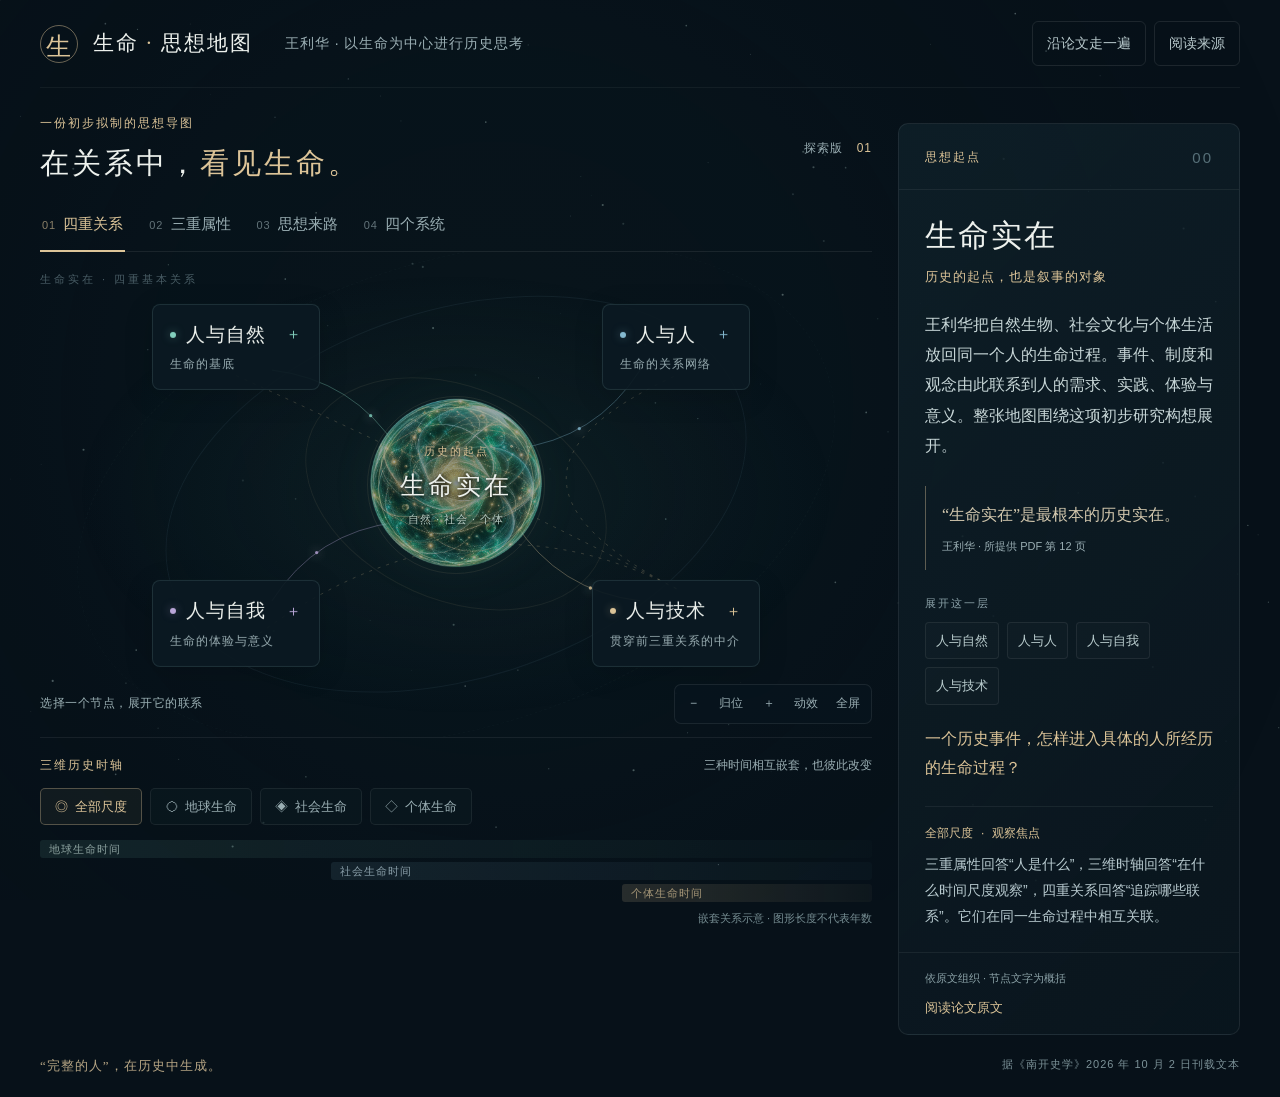
==== map.html @ ac090415 "Publish the Life Between interactive exhibition" ====
<!doctype html>
<html lang="zh-CN">
<head>
  <meta charset="utf-8">
  <meta name="viewport" content="width=device-width, initial-scale=1">
  <meta name="theme-color" content="#071119">
  <meta name="description" content="沿王利华《以生命为中心进行历史思考》探索生命实在、三维历史时轴与四重基本关系。">
  <title>生命 · 一张可探索的思想地图</title>
  <link rel="icon" type="image/svg+xml" href="data:image/svg+xml,%3Csvg xmlns='http://www.w3.org/2000/svg' viewBox='0 0 40 40'%3E%3Crect width='40' height='40' rx='10' fill='%23071119'/%3E%3Ccircle cx='20' cy='20' r='12' fill='none' stroke='%23b9a16e'/%3E%3Cellipse cx='20' cy='20' rx='6' ry='15' fill='none' stroke='%2376cabd' transform='rotate(35 20 20)'/%3E%3Ccircle cx='20' cy='20' r='3' fill='%23ead8b0'/%3E%3C/svg%3E">
  <link rel="stylesheet" href="style.css">
  <script src="content.js" defer></script>
  <script src="app.js" defer></script>
</head>
<body>
  <canvas id="atmosphere" aria-hidden="true"></canvas>
  <div class="app">
    <header class="masthead">
      <a class="wordmark" href="#" aria-label="返回生命思想地图" id="home"><span class="wordmark-symbol">生</span><span>生命<span class="wordmark-dot"> · </span>思想地图</span></a>
      <div class="masthead-caption">王利华 · 以生命为中心进行历史思考</div>
      <div class="header-actions"><button id="tour-start" class="quiet-button">沿论文走一遍</button><button id="sources-open" class="quiet-button">阅读来源</button></div>
    </header>

    <main class="explorer">
      <section class="map-column" aria-label="互动思想地图">
        <div class="map-heading"><div><p class="eyebrow">一份初步拟制的思想导图</p><h1>在关系中，<span>看见生命。</span></h1></div><span class="edition">探索版 <span>01</span></span></div>
        <nav class="map-tabs" aria-label="选择思想地图层次">
          <button class="map-tab is-active" data-view="relations" aria-pressed="true"><span class="tab-number">01</span>四重关系</button>
          <button class="map-tab" data-view="attributes" aria-pressed="false"><span class="tab-number">02</span>三重属性</button>
          <button class="map-tab" data-view="sources" aria-pressed="false"><span class="tab-number">03</span>思想来路</button>
          <button class="map-tab" data-view="systems" aria-pressed="false"><span class="tab-number">04</span>四个系统</button>
        </nav>
        <div class="map-viewport" id="map-viewport">
          <div class="map-coordinate coord-top">生命实在 · 多层嵌套</div>
          <div id="map-world" class="map-world">
            <svg id="map-lines" class="map-lines" aria-hidden="true"></svg>
            <div class="orbit orbit-one" aria-hidden="true"></div><div class="orbit orbit-two" aria-hidden="true"></div><div class="orbit orbit-three" aria-hidden="true"></div>
            <button class="core-node" id="core-node" aria-label="生命实在：查看整张地图的起点"><span class="core-image"></span><span class="core-label"><span class="core-overline">历史的起点</span><strong>生命实在</strong><span class="core-subline">自然 · 社会 · 个体</span></span></button>
            <div id="map-nodes"></div>
          </div>
          <div class="map-bottom"><span id="map-hint">选择一个节点，展开它的联系</span><div class="map-tools"><button id="zoom-out" aria-label="缩小地图">−</button><button id="map-reset" aria-label="复位地图">归位</button><button id="zoom-in" aria-label="放大地图">＋</button><button id="motion-toggle" aria-label="暂停背景动效" aria-pressed="false">动效</button><button id="fullscreen" aria-label="全屏查看">全屏</button></div></div>
        </div>
        <section class="time-lens" aria-label="三维历史时轴">
          <div class="time-lens-heading"><span class="eyebrow">三维历史时轴</span><span id="lens-description">三种时间相互嵌套，也彼此改变</span></div>
          <div class="lens-controls"><button class="lens is-active" data-lens="all" aria-pressed="true"><span class="lens-icon">◎</span>全部尺度</button><button class="lens" data-lens="earth" aria-pressed="false"><span class="lens-icon">◯</span>地球生命</button><button class="lens" data-lens="society" aria-pressed="false"><span class="lens-icon">◈</span>社会生命</button><button class="lens" data-lens="individual" aria-pressed="false"><span class="lens-icon">◇</span>个体生命</button></div>
          <div class="time-ribbons" aria-hidden="true"><div class="ribbon earth"><span>地球生命时间</span></div><div class="ribbon society"><span>社会生命时间</span></div><div class="ribbon individual"><span>个体生命时间</span></div></div>
          <p class="scale-note">嵌套关系示意 · 图形长度不代表年数</p>
        </section>
      </section>

      <aside class="reading-panel" id="reading-panel" aria-label="所选概念的解释">
        <div class="panel-topline"><span id="panel-category">思想起点</span><span id="panel-index">00</span></div>
        <div class="panel-content" id="panel-content" aria-live="polite"></div>
        <div class="panel-foot"><span>依原文组织 · 节点文字为概括</span><button id="panel-source">查看对应原文</button></div>
      </aside>
    </main>
    <footer class="app-footer"><span>“完整的人”，在历史中生成。</span><span>据《南开史学》2026 年 10 月 2 日刊载文本</span></footer>
  </div>

  <section class="tour-bar" id="tour-bar" aria-label="论文导览" hidden><div><span class="eyebrow" id="tour-position">01 / 07</span><strong id="tour-title"></strong></div><div class="tour-actions"><button id="tour-prev">上一步</button><button id="tour-next">下一步</button><button id="tour-close" aria-label="结束导览">结束</button></div></section>
  <dialog id="sources-dialog"><div class="dialog-header"><div><p class="eyebrow">文字与思想的来处</p><h2>阅读来源</h2></div><button id="sources-close" aria-label="关闭阅读来源">×</button></div><div class="dialog-body"><article><span class="source-kind">主文本 · 已读全文</span><h3>以生命为中心进行历史思考<br>——一份初步拟制的思想导图</h3><p>王利华，《南开史学》微信公众号，2026 年 10 月 2 日。使用你提供的 20 页 PDF；正文位于 PDF 第 1—19 页，第 20 页为公众号导航。</p><a href="https://mp.weixin.qq.com/s/yv6NnyY45SzXqt00T36eOw" target="_blank" rel="noopener">原始微信页面</a></article><article><span class="source-kind">相关论述 · 作者对话</span><h3>环境史的生生之道与人类未来</h3><p>王利华与唐纳德·沃斯特对话，练志闲整理翻译，《中国社会科学报》2023 年 12 月 6 日第 3 版，南开大学网站转载。关联本图的“生命关怀”“生物属性与文化力量”。</p><a href="https://news.nankai.edu.cn/mtnk/system/2023/12/09/030059282.shtml" target="_blank" rel="noopener">阅读对话</a></article><article><span class="source-kind">相关论述 · 讲座报道</span><h3>环境史学的一二三四五<br>——一个初步拟定的学理架构</h3><p>2025 年 3 月 29 日讲座，陕西师范大学西北历史环境与经济社会发展研究院于 4 月 1 日发布报道。“四个系统”一层依此报道与主文本组织；报道不替代讲座全文。</p><a href="https://heshan.snnu.edu.cn/info/1041/8388.htm" target="_blank" rel="noopener">阅读讲座报道</a></article><article class="source-method"><h3>怎样阅读这张地图</h3><p>连线表示原文中的概念联系与本次整理的阅读路径，不表示已经测定的因果强度。三种属性、三种时间尺度、四重关系、四个系统各自回答不同问题。页面将作者提出的框架作为探索对象，保留其初步研究构想的性质。</p></article></div></dialog>
</body>
</html>
---- style.css ----
:root{color-scheme:dark;--bg:#071119;--surface:#0c1a22;--ink:#edf1ed;--muted:#9aaeb3;--gold:#dcc498;--teal:#83cfbd;--blue:#85b9d0;--purple:#b9a6d8;--line:#24434b;--font:"Microsoft YaHei","PingFang SC",sans-serif;--serif:"Noto Serif SC","Source Han Serif SC","Songti SC","SimSun",serif}
*{box-sizing:border-box}body{margin:0;background:var(--bg);color:var(--ink);font:16px/1.65 var(--font);overflow-x:hidden}button,a{-webkit-tap-highlight-color:transparent}button{font:inherit;color:inherit;cursor:pointer}button:focus-visible,a:focus-visible{outline:2px solid var(--gold);outline-offset:5px}button{border:0}a{color:inherit}button[hidden],[hidden]{display:none!important}#atmosphere{position:fixed;inset:0;width:100%;height:100%;pointer-events:none;opacity:.72}.app{position:relative;max-width:1920px;margin:auto}.masthead{height:88px;border-bottom:1px solid #ffffff0d;margin:0 40px;display:flex;align-items:center;gap:32px}.wordmark{display:flex;align-items:center;gap:15px;font-family:var(--serif);font-size:21px;letter-spacing:2px;text-decoration:none;white-space:nowrap}.wordmark-symbol{display:grid;place-items:center;border:1px solid #dcc49877;width:38px;height:38px;font-size:25px;color:var(--gold);border-radius:50%}.wordmark-dot{color:var(--gold)}.masthead-caption{font-size:14px;color:var(--muted);letter-spacing:1px;flex:1}.header-actions{display:flex;gap:8px}.quiet-button{background:transparent;padding:10px 14px;font-size:14px;color:#b7c8cb;border:1px solid #ffffff18;border-radius:6px;transition:.2s}.quiet-button:hover{border-color:#dcc49880;color:var(--gold);background:#dcc4980a}.explorer{display:grid;grid-template-columns:minmax(0,1fr) 342px;gap:26px;padding:26px 40px 0}.map-column{min-width:0}.map-heading{display:flex;align-items:center;justify-content:space-between;gap:18px;margin-bottom:18px}.eyebrow{font-size:12px;letter-spacing:2px;color:var(--gold);margin:0 0 9px}.map-heading h1{font-family:var(--serif);font-weight:400;font-size:clamp(26px,2.3vw,38px);line-height:1.4;letter-spacing:3px;margin:0}.map-heading h1 span{color:var(--gold)}.edition{font-size:12px;letter-spacing:1px;color:var(--muted);white-space:nowrap}.edition span{color:var(--gold);margin-left:9px}.map-tabs{display:flex;border-bottom:1px solid #ffffff14;gap:22px}.map-tab{padding:10px 2px 14px;background:none;position:relative;font-size:15px;color:var(--muted);white-space:nowrap}.map-tab:after{content:"";position:absolute;height:2px;left:0;right:0;bottom:-1px;background:var(--gold);transform:scaleX(0);transition:transform .3s}.map-tab.is-active{color:var(--gold)}.map-tab.is-active:after{transform:scaleX(1)}.tab-number{font-size:11px;letter-spacing:1px;margin-right:7px;opacity:.62}.map-viewport{height:clamp(445px,54vh,660px);position:relative;overflow:hidden;border-bottom:1px solid #ffffff12;isolation:isolate;cursor:grab;touch-action:none}.map-viewport:active{cursor:grabbing}.map-viewport:before{content:"";position:absolute;inset:0;pointer-events:none;background:radial-gradient(ellipse at center,#193c3c44 0,transparent 64%)}.map-coordinate{position:absolute;top:18px;left:0;font-size:11px;color:#758e9699;letter-spacing:3px;pointer-events:none;z-index:3}.map-world{position:absolute;inset:0;transform:translate(var(--pan-x,0px),var(--pan-y,0px)) scale(var(--map-zoom,1));transform-origin:50% 50%;transition:transform .45s ease}.map-world.is-dragging{transition:none}.map-lines{position:absolute;inset:0;width:100%;height:100%;overflow:visible}.connection{fill:none;stroke-width:1;stroke:var(--node-color,#668580);opacity:.34;transition:d .65s,opacity .4s}.connection.selected{stroke-width:1.65;opacity:.9}.connection.secondary{opacity:.22;stroke-dasharray:3 6}.flow-dot{fill:var(--node-color,#9ad1bc);filter:drop-shadow(0 0 5px currentColor);opacity:.8}.orbit{position:absolute;top:50%;left:50%;border:1px solid #97d0ba10;border-radius:50%;pointer-events:none;transform:translate(-50%,-50%) rotate(-18deg);transition:width .6s,height .6s,opacity .6s}.orbit-one{width:38%;height:44%;border-color:#dcc49814;transform:translate(-50%,-50%) rotate(24deg)}.orbit-two{width:72%;height:76%;border-color:#85b9d013}.orbit-three{width:94%;height:96%;border-style:dashed;border-color:#a2c5b208}.core-node{position:absolute;top:50%;left:50%;width:156px;height:156px;transform:translate(-50%,-50%);background:radial-gradient(circle,#30534766 0,#17333077 40%,#071119ee 68%);border:1px solid #b9b48269;box-shadow:0 0 60px #7eccac10,inset 0 0 32px #86cab41b;border-radius:50%;padding:0;z-index:4;transition:all .65s;cursor:pointer}.core-node:before,.core-node:after{content:"";position:absolute;inset:8px;border:1px solid #9dceb01b;border-radius:50%;pointer-events:none}.core-node:after{inset:-12px;border-color:#dcc49818;animation:core-breathe 6s ease-in-out infinite}.core-node:hover{border-color:var(--gold);box-shadow:0 0 80px #7eccac24}.core-image{position:absolute;inset:-22px;background-size:contain;background-repeat:no-repeat;background-position:center;opacity:.62;mix-blend-mode:screen;pointer-events:none}.core-label{position:relative;display:flex;height:100%;flex-direction:column;justify-content:center;align-items:center;gap:4px;text-shadow:0 2px 18px #071119,0 1px 4px #000;z-index:1}.core-overline{font-size:11px;letter-spacing:2px;color:var(--gold)}.core-label strong{font-size:25px;font-family:var(--serif);font-weight:400;letter-spacing:3px}.core-subline{font-size:11px;letter-spacing:1px;color:#b7ccc4}.graph-node{position:absolute;left:var(--x);top:var(--y);transform:translate(-50%,-50%);border:1px solid #87b6b129;background:#0b1a22eb;color:var(--ink);padding:14px 17px;min-width:148px;border-radius:8px;z-index:5;text-align:left;box-shadow:0 7px 30px #0002;transition:left .6s,top .6s,opacity .35s,border .3s,box-shadow .3s,background .3s;cursor:pointer;animation:node-appear .6s both}.graph-node:hover{border-color:var(--node-color);background:#11252ded;box-shadow:0 0 35px color-mix(in srgb,var(--node-color) 12%,transparent)}.graph-node.is-selected{border-color:var(--node-color);background:linear-gradient(130deg,color-mix(in srgb,var(--node-color) 14%,#0b1a22),#0b1a22);box-shadow:0 0 38px color-mix(in srgb,var(--node-color) 10%,transparent)}.node-heading{display:flex;align-items:center;gap:10px;font-family:var(--serif);font-size:19px;letter-spacing:1px;white-space:nowrap}.node-mark{width:6px;height:6px;border-radius:50%;background:var(--node-color);box-shadow:0 0 10px color-mix(in srgb,var(--node-color) 45%,transparent)}.node-subtitle{font-size:12px;color:var(--muted);display:block;margin-top:5px;letter-spacing:1px}.node-expand{float:right;font:15px var(--font);color:var(--node-color);margin-left:10px}.graph-node.is-leaf{min-width:108px;max-width:168px;padding:10px 12px;border-color:#ffffff0c;background:#09171dde;border-radius:4px}.graph-node.is-leaf .node-heading{font:14px/1.55 var(--font);letter-spacing:0;white-space:normal}.graph-node.is-leaf .node-mark{width:4px;height:4px;flex-shrink:0}.graph-node.is-leaf .node-subtitle{display:none}.graph-node.is-dimmed{opacity:.4}.map-bottom{position:absolute;bottom:13px;left:0;right:0;display:flex;align-items:center;justify-content:space-between;gap:12px;z-index:8;pointer-events:none}.map-bottom>span{font-size:12px;color:#9aafb3;letter-spacing:.5px}.map-tools{display:flex;pointer-events:auto;gap:2px;background:#08151ed9;border:1px solid #ffffff14;border-radius:7px;padding:3px}.map-tools button{font-size:12px;min-width:31px;padding:6px 8px;border-radius:4px;background:none;color:var(--muted)}.map-tools button:hover,.map-tools button[aria-pressed=true]{background:#ffffff0b;color:var(--gold)}.time-lens{padding:18px 0 0}.time-lens-heading{display:flex;gap:14px;justify-content:space-between;align-items:center;margin-bottom:12px}.time-lens-heading .eyebrow{margin:0}.time-lens-heading>span:last-child{font-size:12px;color:var(--muted)}.lens-controls{display:flex;gap:8px}.lens{background:#0e202566;border:1px solid #ffffff12;border-radius:5px;color:var(--muted);padding:7px 14px;font-size:13px;white-space:nowrap;transition:.3s}.lens.is-active{background:#dcc4980e;color:var(--gold);border-color:#dcc49855}.lens-icon{margin-right:7px;color:inherit}.time-ribbons{height:67px;position:relative;margin-top:15px;opacity:.75}.ribbon{height:18px;position:absolute;left:0;border-radius:3px;background:linear-gradient(90deg,#83cfbd24,#83cfbd07);transition:opacity .4s,filter .4s}.ribbon span{font-size:11px;letter-spacing:1px;position:absolute;left:9px;top:0;line-height:18px;color:#b8d1ca}.ribbon.earth{top:0;width:100%}.ribbon.society{top:22px;left:35%;width:65%;background:linear-gradient(90deg,#85b9d025,#85b9d00b)}.ribbon.society span{color:#b5cdd8}.ribbon.individual{top:44px;left:70%;width:30%;background:linear-gradient(90deg,#dcc49835,#dcc4980e)}.ribbon.individual span{color:var(--gold)}.scale-note{margin:2px 0 0;text-align:right;color:#768d92;font-size:11px}.reading-panel{border:1px solid #ffffff14;background:linear-gradient(135deg,#10222bbd,#0a161ede);border-radius:10px;align-self:stretch;display:flex;flex-direction:column;min-width:0;margin-top:9px;overflow:hidden}.panel-topline{padding:22px 26px 18px;display:flex;justify-content:space-between;align-items:center;border-bottom:1px solid #ffffff10;font-size:12px;letter-spacing:2px;color:var(--gold)}#panel-index{font-size:15px;color:#577079}.panel-content{padding:24px 26px 22px;flex:1}.panel-content.is-changing{animation:panel-appear .35s}.panel-content h2{font:400 31px/1.4 var(--serif);letter-spacing:2px;margin:0 0 9px}.panel-subtitle{color:var(--node-color,var(--teal));font-size:13px;margin:0 0 22px;letter-spacing:1px}.panel-summary{font-size:16px;line-height:1.9;color:#c8d7d8;margin:0 0 24px}.panel-quote{margin:0 0 24px;padding:14px 0 14px 16px;border-left:1px solid #dcc49866;color:#d3c8ae;font:16px/1.85 var(--serif)}.panel-quote cite{display:block;font:11px/1.6 var(--font);color:var(--muted);margin-top:9px;font-style:normal}.panel-section-label{display:block;font-size:11px;color:#8da3aa;letter-spacing:2px;margin:22px 0 10px}.lens-reading{border-top:1px solid #ffffff10;padding-top:17px;margin-top:24px}.lens-reading-label{font-size:12px;color:var(--gold);display:flex;gap:8px;align-items:center;margin-bottom:8px}.lens-reading p{font-size:14px;color:#b9cbd0;line-height:1.85;margin:0}.child-links{display:flex;flex-wrap:wrap;gap:8px}.child-link{font-size:13px;padding:7px 10px;background:#ffffff04;border:1px solid #ffffff12;border-radius:4px;color:#bacdce;text-align:left}.child-link:hover{color:var(--gold);border-color:#dcc4984d}.view-question{font:16px/1.8 var(--serif);color:var(--gold);margin:20px 0 0}.cross-link{display:block;border:0;border-bottom:1px solid #ffffff12;background:none;padding:10px 0;text-align:left;font-size:13px;color:#a7c6c4;width:100%}.panel-foot{border-top:1px solid #ffffff10;padding:16px 26px;display:flex;flex-direction:column;gap:10px;font-size:11px;color:#8aa0a6}.panel-foot button{background:transparent;color:var(--gold);font-size:13px;text-align:left;padding:0}.app-footer{padding:20px 40px;display:flex;justify-content:space-between;font-size:11px;letter-spacing:1px;color:#7c9298}.app-footer>span:first-child{color:#b6a584;font-family:var(--serif);font-size:13px}.tour-bar{position:fixed;bottom:24px;left:50%;transform:translateX(-50%);z-index:20;width:min(690px,calc(100% - 32px));background:#142832ef;border:1px solid #dcc49855;backdrop-filter:blur(18px);border-radius:9px;box-shadow:0 15px 60px #0008;padding:16px 22px;display:flex;align-items:center;justify-content:space-between;gap:18px}.tour-bar .eyebrow{display:block;margin-bottom:3px;font-size:11px}.tour-bar strong{font:400 18px var(--serif)}.tour-actions{display:flex;gap:8px}.tour-actions button{font-size:13px;background:#ffffff07;border:1px solid #ffffff16;padding:7px 12px;white-space:nowrap;border-radius:4px}.tour-actions button:disabled{opacity:.35;cursor:default}#tour-next{color:var(--gold);border-color:#dcc49844}dialog{border:1px solid #39515a;color:var(--ink);background:#0d1b24;border-radius:12px;width:min(690px,calc(100% - 32px));padding:0;max-height:85vh;box-shadow:0 30px 120px #000c}dialog::backdrop{background:#030a10d9;backdrop-filter:blur(7px)}.dialog-header{display:flex;justify-content:space-between;align-items:center;padding:25px 30px 19px;border-bottom:1px solid #ffffff14}.dialog-header h2{font:400 29px var(--serif);margin:0}.dialog-header button{background:none;font-size:29px;padding:0 4px;color:var(--muted)}.dialog-body{padding:0 30px 26px}.dialog-body article{padding:22px 0;border-bottom:1px solid #ffffff10}.source-kind{font-size:11px;color:var(--gold);letter-spacing:1px}.dialog-body h3{font:400 19px/1.65 var(--serif);margin:8px 0 10px}.dialog-body p{font-size:14px;line-height:1.85;color:#b1c4ca;margin:0 0 12px}.dialog-body a{font-size:13px;display:inline-block;color:var(--teal);margin:0 18px 0 0;text-decoration:none;border-bottom:1px solid #83cfbd44}.source-method{border:0!important}.view-sources .core-label strong{font-size:22px}.view-systems .core-label strong{font-size:22px}.is-static *,body.prefers-reduced *{animation:none!important}.is-static #atmosphere{opacity:.45}.map-viewport:fullscreen{background:#071119;height:100vh;padding:20px}.map-viewport:fullscreen .map-coordinate{left:24px}.map-viewport:fullscreen .map-bottom{left:24px;right:24px;bottom:24px}
@keyframes core-breathe{0%,100%{transform:scale(1);opacity:.45}50%{transform:scale(1.06);opacity:.9}}@keyframes node-appear{from{opacity:0;filter:blur(4px)}to{opacity:1;filter:blur(0)}}@keyframes panel-appear{from{opacity:.2;transform:translateY(9px)}to{opacity:1;transform:translateY(0)}}
@media(min-width:1550px){.explorer{grid-template-columns:minmax(0,1fr) 380px;gap:42px}.masthead{height:98px}.map-heading{margin-bottom:24px}.map-viewport{height:clamp(520px,57vh,760px)}.reading-panel{margin-top:8px}.panel-content{padding:28px 30px}.panel-topline,.panel-foot{padding-left:30px;padding-right:30px}}
@media(max-width:1120px){.masthead{margin:0 24px;gap:20px}.masthead-caption{display:none}.header-actions{margin-left:auto}.explorer{padding:23px 24px 0;grid-template-columns:minmax(0,1fr) 300px;gap:18px}.map-tabs{gap:14px}.map-tab{font-size:13px}.map-viewport{height:485px}.map-heading h1{font-size:28px}.panel-content{padding:20px}.panel-topline,.panel-foot{padding-left:20px;padding-right:20px}.panel-content h2{font-size:28px}.panel-summary{font-size:15px}.core-node{width:134px;height:134px}.core-label strong{font-size:23px}.graph-node{min-width:130px;padding:11px 13px}.node-heading{font-size:17px}.map-bottom>span{max-width:170px}.time-lens-heading{flex-wrap:wrap;gap:4px}.lens-controls{gap:6px}.lens{padding:7px 8px;font-size:12px}.app-footer{padding-left:24px;padding-right:24px}}
@media(max-width:850px){.explorer{grid-template-columns:minmax(0,1fr);gap:22px}.reading-panel{min-height:0;margin-top:0}.panel-content{padding:22px 25px}.panel-summary{font-size:16px}.panel-topline,.panel-foot{padding-left:25px;padding-right:25px}.panel-foot{flex-direction:row;justify-content:space-between;align-items:center}.map-viewport{height:510px}.map-heading h1{font-size:32px}.map-tabs{gap:28px}.map-tab{font-size:15px}.map-bottom>span{max-width:none}.time-lens-heading{flex-wrap:nowrap}.lens{font-size:13px;padding:7px 14px}.app-footer>span:last-child{max-width:240px;text-align:right}.panel-content .child-links{gap:9px}.lens-reading{margin-top:18px}}
@media(max-width:520px){.masthead{height:73px;margin:0 17px;gap:8px}.wordmark{font-size:17px;gap:9px;letter-spacing:1px}.wordmark-symbol{width:29px;height:29px;font-size:21px}.header-actions{gap:2px}.quiet-button{font-size:12px;padding:7px 8px;border:0}#tour-start{display:none}.explorer{padding:22px 17px 0;gap:20px}.map-heading h1{font-size:28px;letter-spacing:2px}.eyebrow{font-size:11px;letter-spacing:1px}.edition{display:none}.map-heading{margin-bottom:15px}.map-tabs{justify-content:space-between;gap:4px}.map-tab{font-size:13px;padding-bottom:12px}.tab-number{font-size:10px;margin-right:4px}.map-viewport{height:470px}.map-coordinate{top:15px;font-size:10px;letter-spacing:2px}.core-node{width:118px;height:118px}.core-label strong{font-size:21px;letter-spacing:2px}.core-overline{font-size:10px}.core-subline{font-size:10px;letter-spacing:0}.graph-node{min-width:135px;max-width:144px;padding:10px 12px}.node-heading{font-size:16px;gap:7px;letter-spacing:0}.node-subtitle{font-size:11px;letter-spacing:0}.node-expand{margin-left:5px;font-size:13px}.graph-node.is-leaf{min-width:95px;max-width:110px;padding:9px}.graph-node.is-leaf .node-heading{font-size:13px}.map-bottom{bottom:12px;align-items:flex-start;flex-direction:column;gap:7px}.map-bottom>span{font-size:11px;max-width:100%}.map-tools{align-self:flex-end}.map-tools button{font-size:11px;padding:5px 7px;min-width:26px}.time-lens{padding-top:15px}.time-lens-heading{flex-direction:column;align-items:flex-start;gap:5px}.time-lens-heading>span:last-child{font-size:12px}.lens-controls{gap:5px}.lens{flex:1;padding:7px 5px;font-size:12px}.lens-icon{margin-right:4px}.time-ribbons{margin-top:12px}.ribbon span{font-size:10px;letter-spacing:0}.panel-topline{padding-top:18px;padding-bottom:15px}.panel-content{padding:20px}.panel-content h2{font-size:29px}.panel-foot{padding:15px 20px;gap:12px;font-size:10px}.panel-foot button{font-size:12px}.app-footer{padding:18px 17px;gap:16px;flex-direction:column}.app-footer>span:last-child{text-align:left;max-width:100%;font-size:10px}.tour-bar{padding:13px 15px;gap:10px;bottom:13px}.tour-bar strong{font-size:15px}.tour-actions{gap:5px}.tour-actions button{font-size:11px;padding:6px 8px}.dialog-header{padding:22px}.dialog-body{padding:0 22px 22px}.dialog-body h3{font-size:18px}.graph-node.mobile-muted{visibility:hidden;pointer-events:none}.core-node.mobile-compact{width:97px;height:97px}.core-node.mobile-compact .core-label strong{font-size:18px}.core-node.mobile-compact .core-overline{font-size:9px}.core-node.mobile-compact .core-subline{font-size:9px}.mobile-focused .map-hint{max-width:240px}}
@media(prefers-reduced-motion:reduce){*{scroll-behavior:auto!important;animation:none!important;transition:none!important}}

.core-image{background-image:url('assets/life-orb.png')}

.map-viewport.has-expansion .map-coordinate{opacity:0}
.node-expand{flex-shrink:0}
@media(max-width:520px){.graph-node:not(.is-leaf){min-width:144px;max-width:144px;padding:9px}.graph-node:not(.is-leaf) .node-heading{gap:5px}.graph-node:not(.is-leaf) .node-mark{width:4px;height:4px;flex-shrink:0}.graph-node:not(.is-leaf) .node-heading>span:nth-child(2){min-width:0;white-space:normal;line-height:1.45}.graph-node:not(.is-leaf) .node-expand{margin-left:0;font-size:12px}.core-overline{max-width:112px;line-height:1.5}}

.graph-node.mobile-muted{visibility:hidden;pointer-events:none}
@media(min-width:366px) and (max-width:520px){#tour-start{display:inline-block}.quiet-button{padding:7px 5px;font-size:11px}.wordmark{font-size:16px}}

@media(max-width:520px){.graph-node.is-leaf{min-width:110px;max-width:110px}.graph-node.is-leaf .node-heading{gap:6px}}
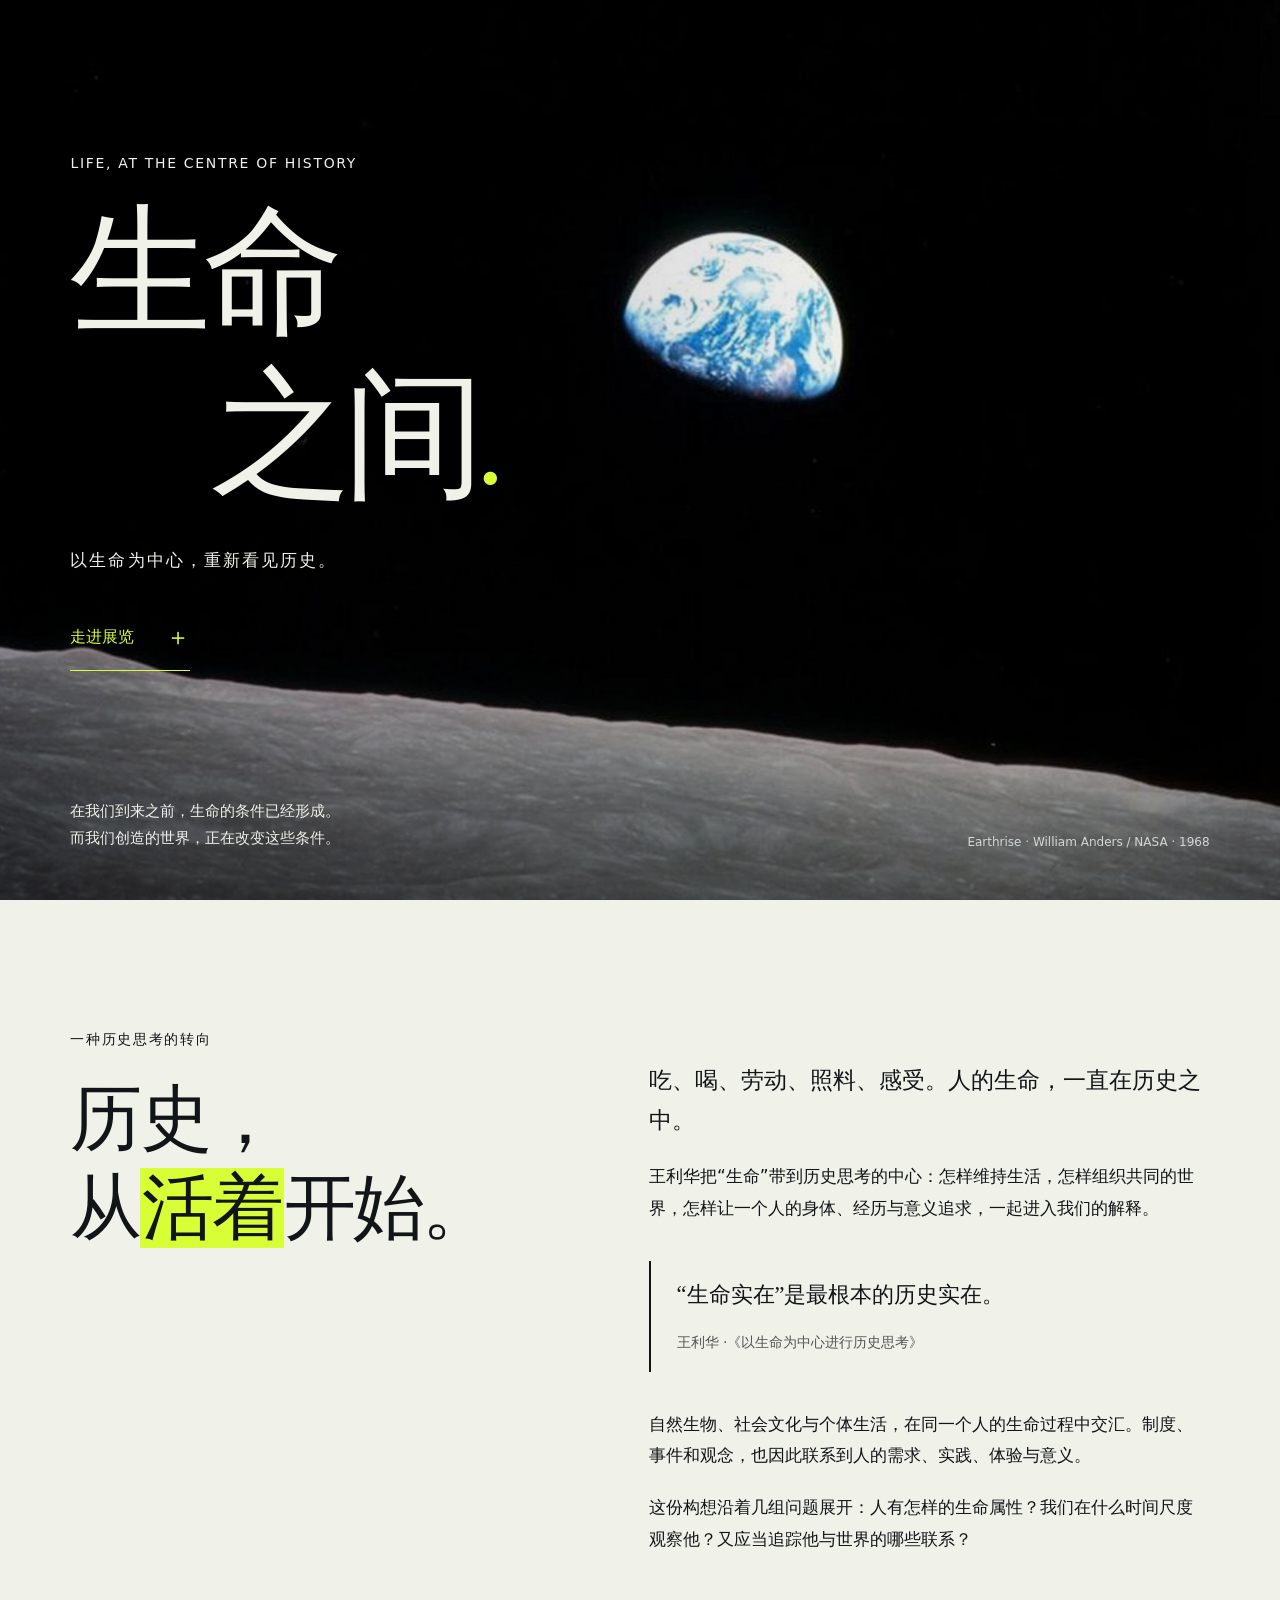
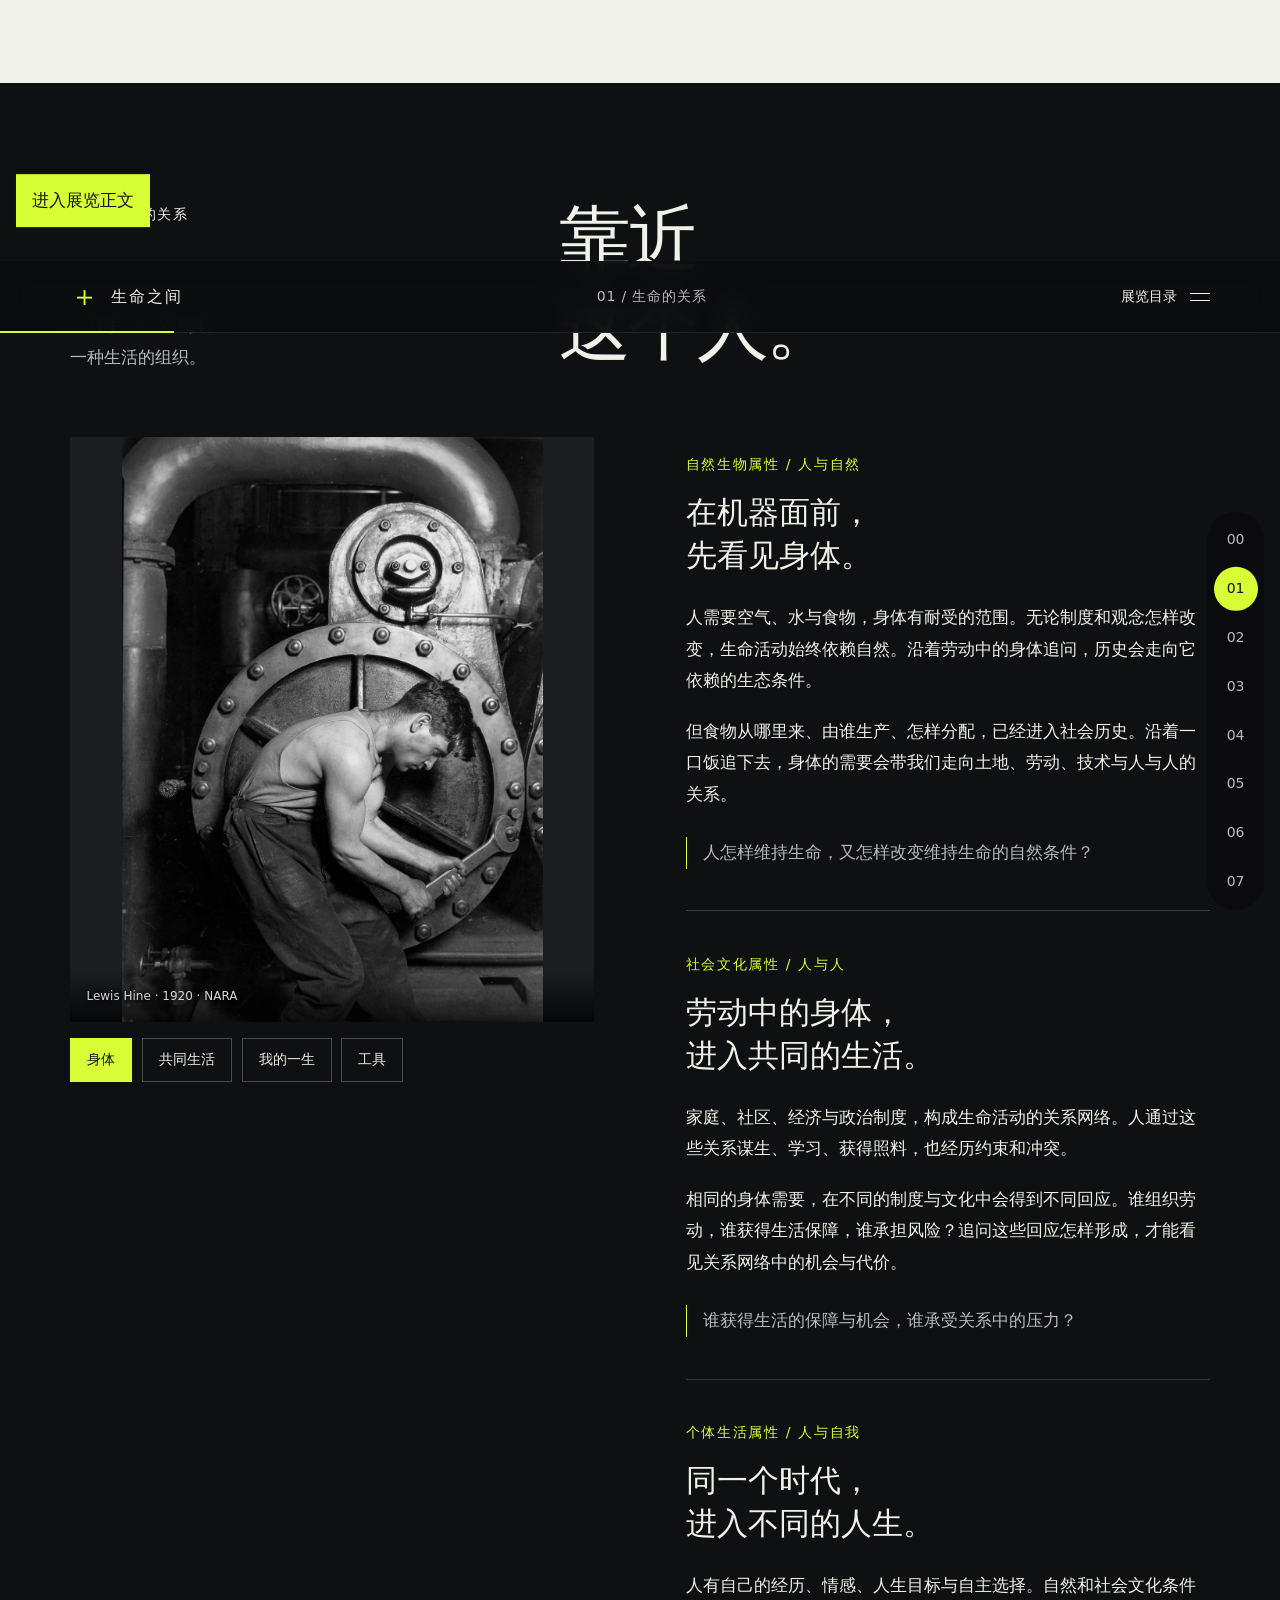
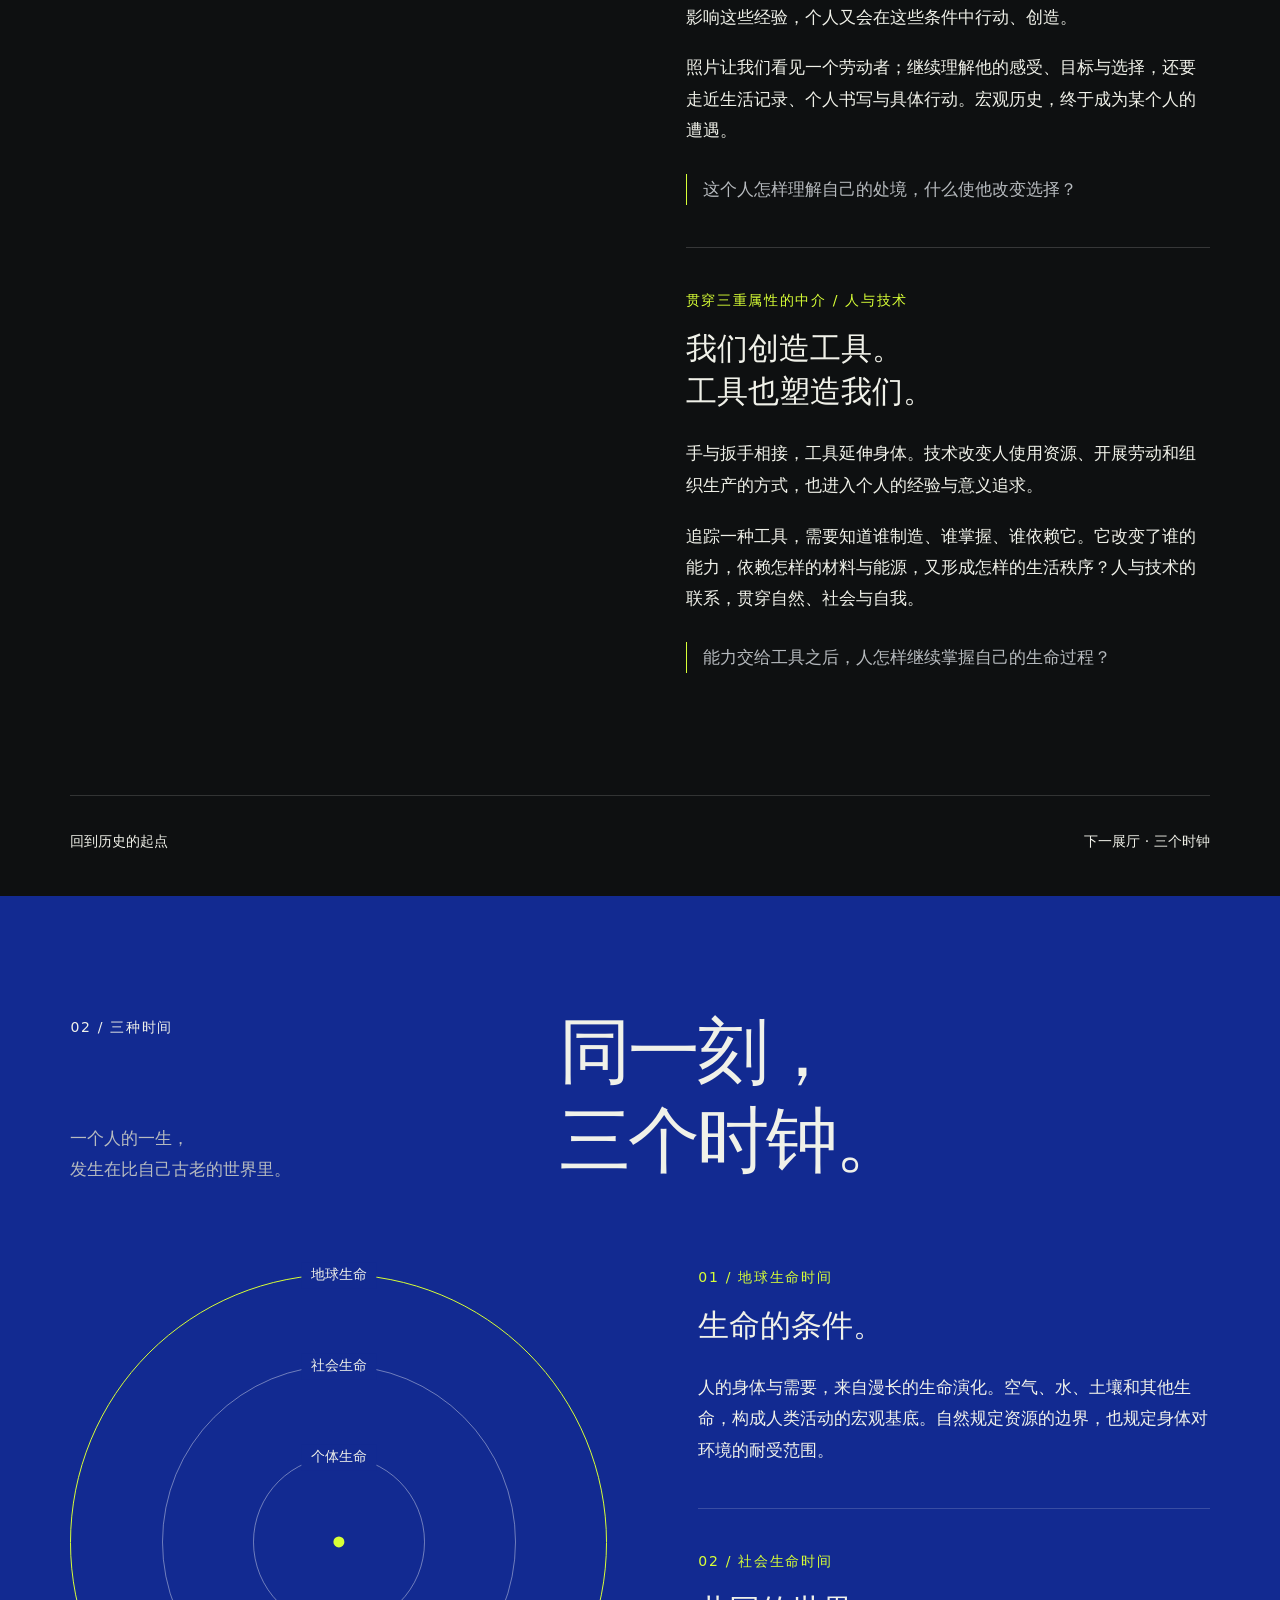
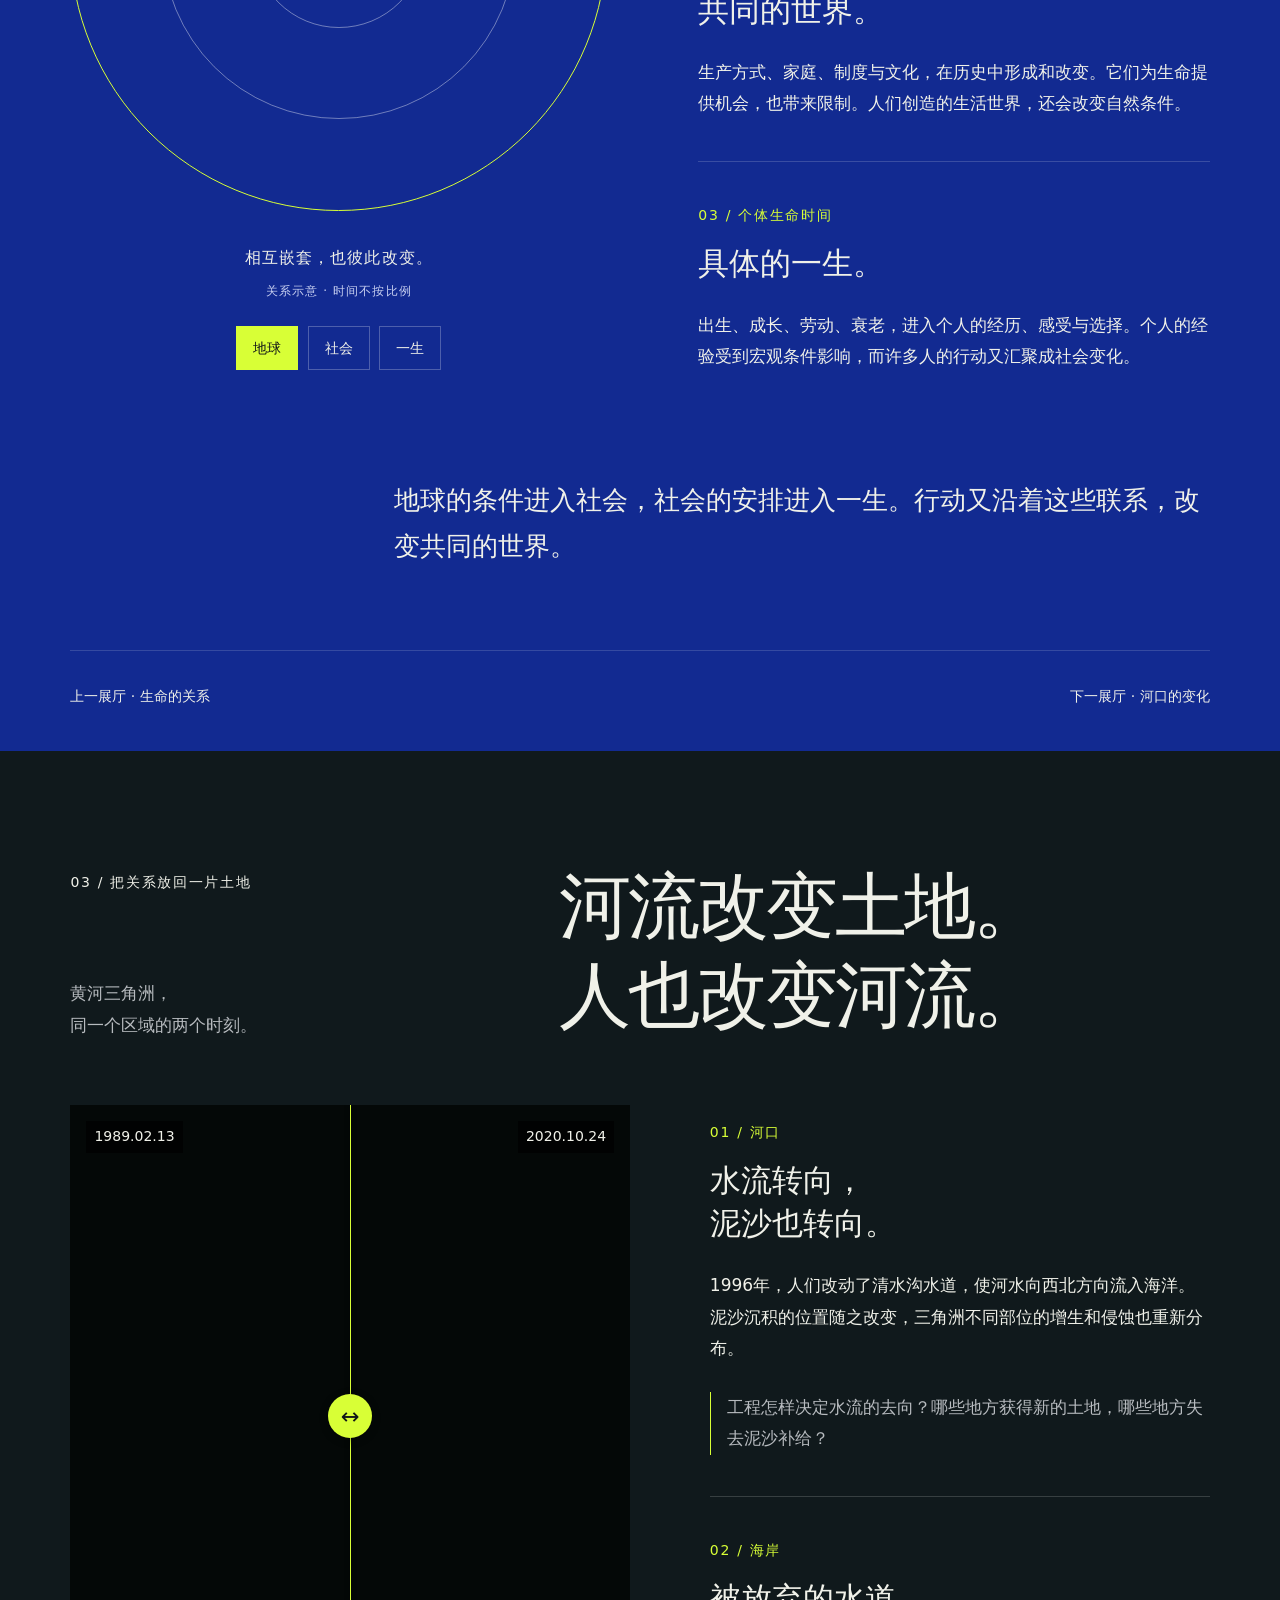
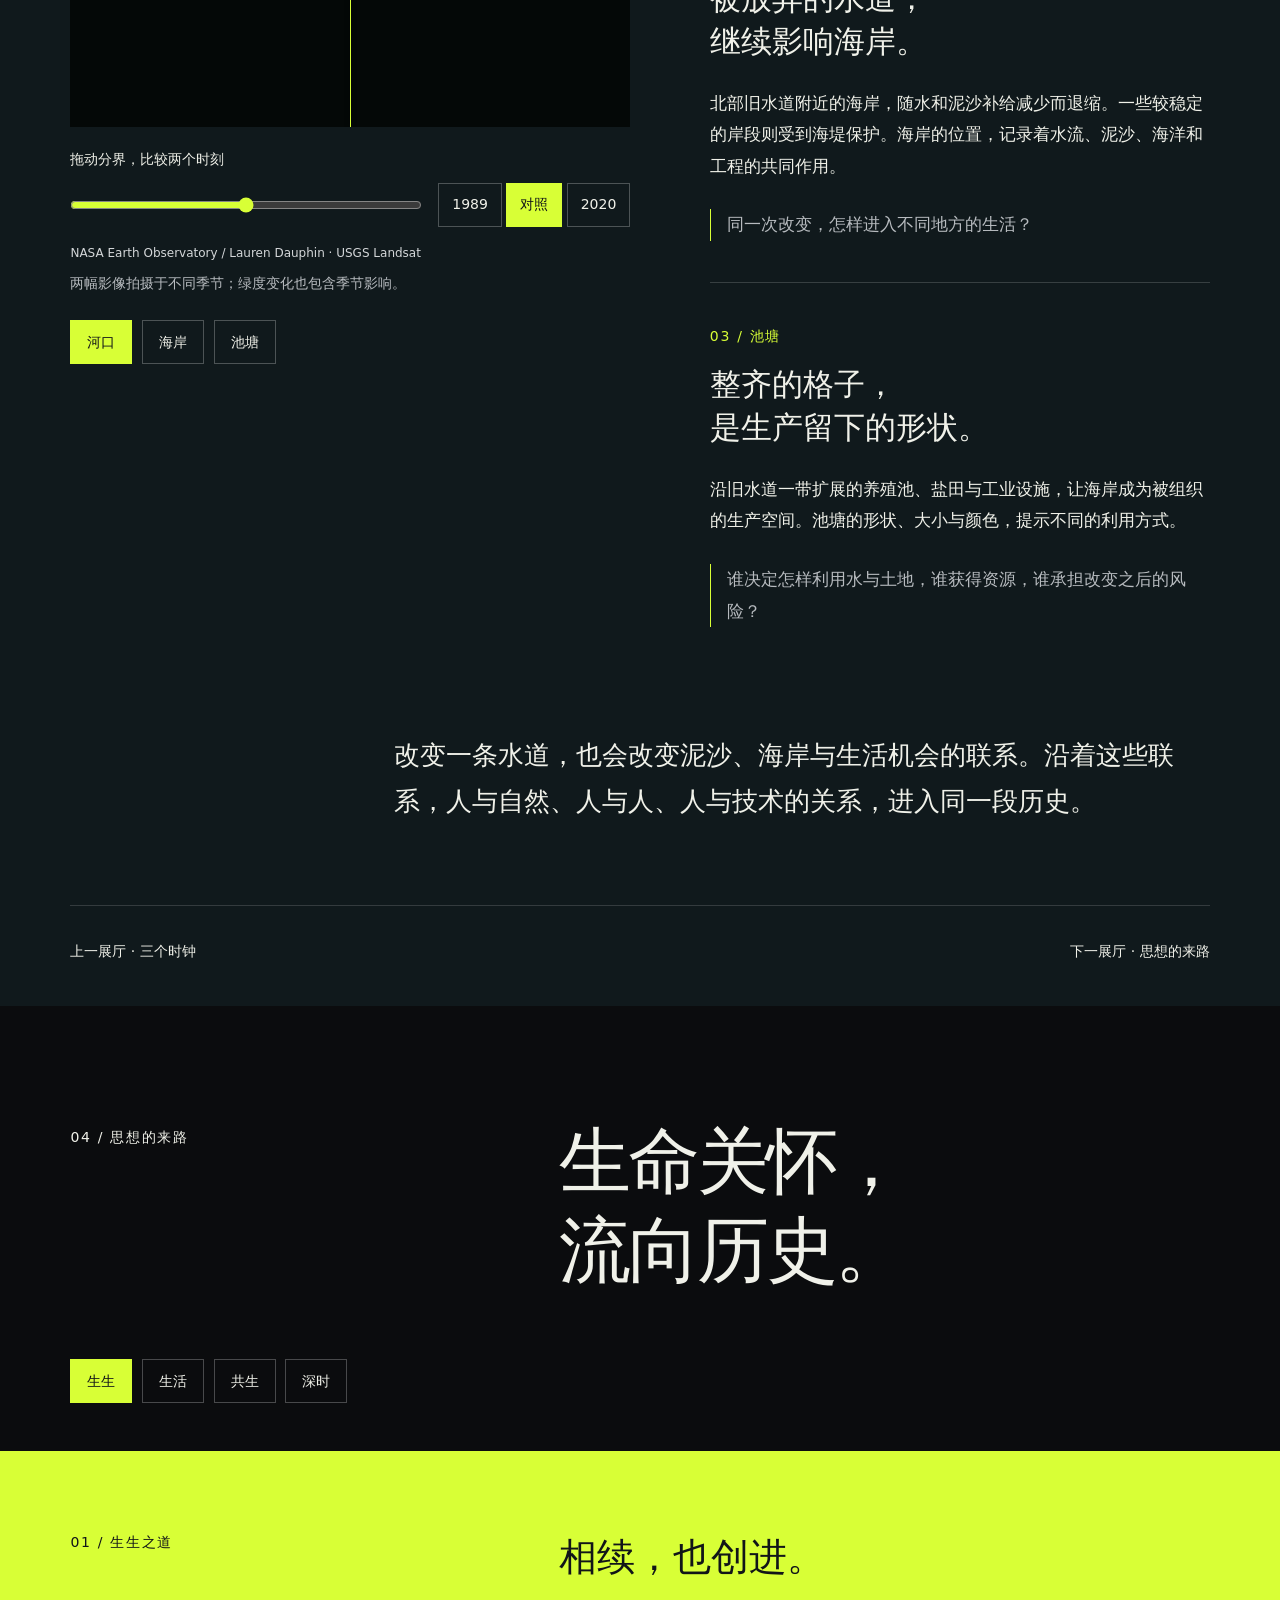
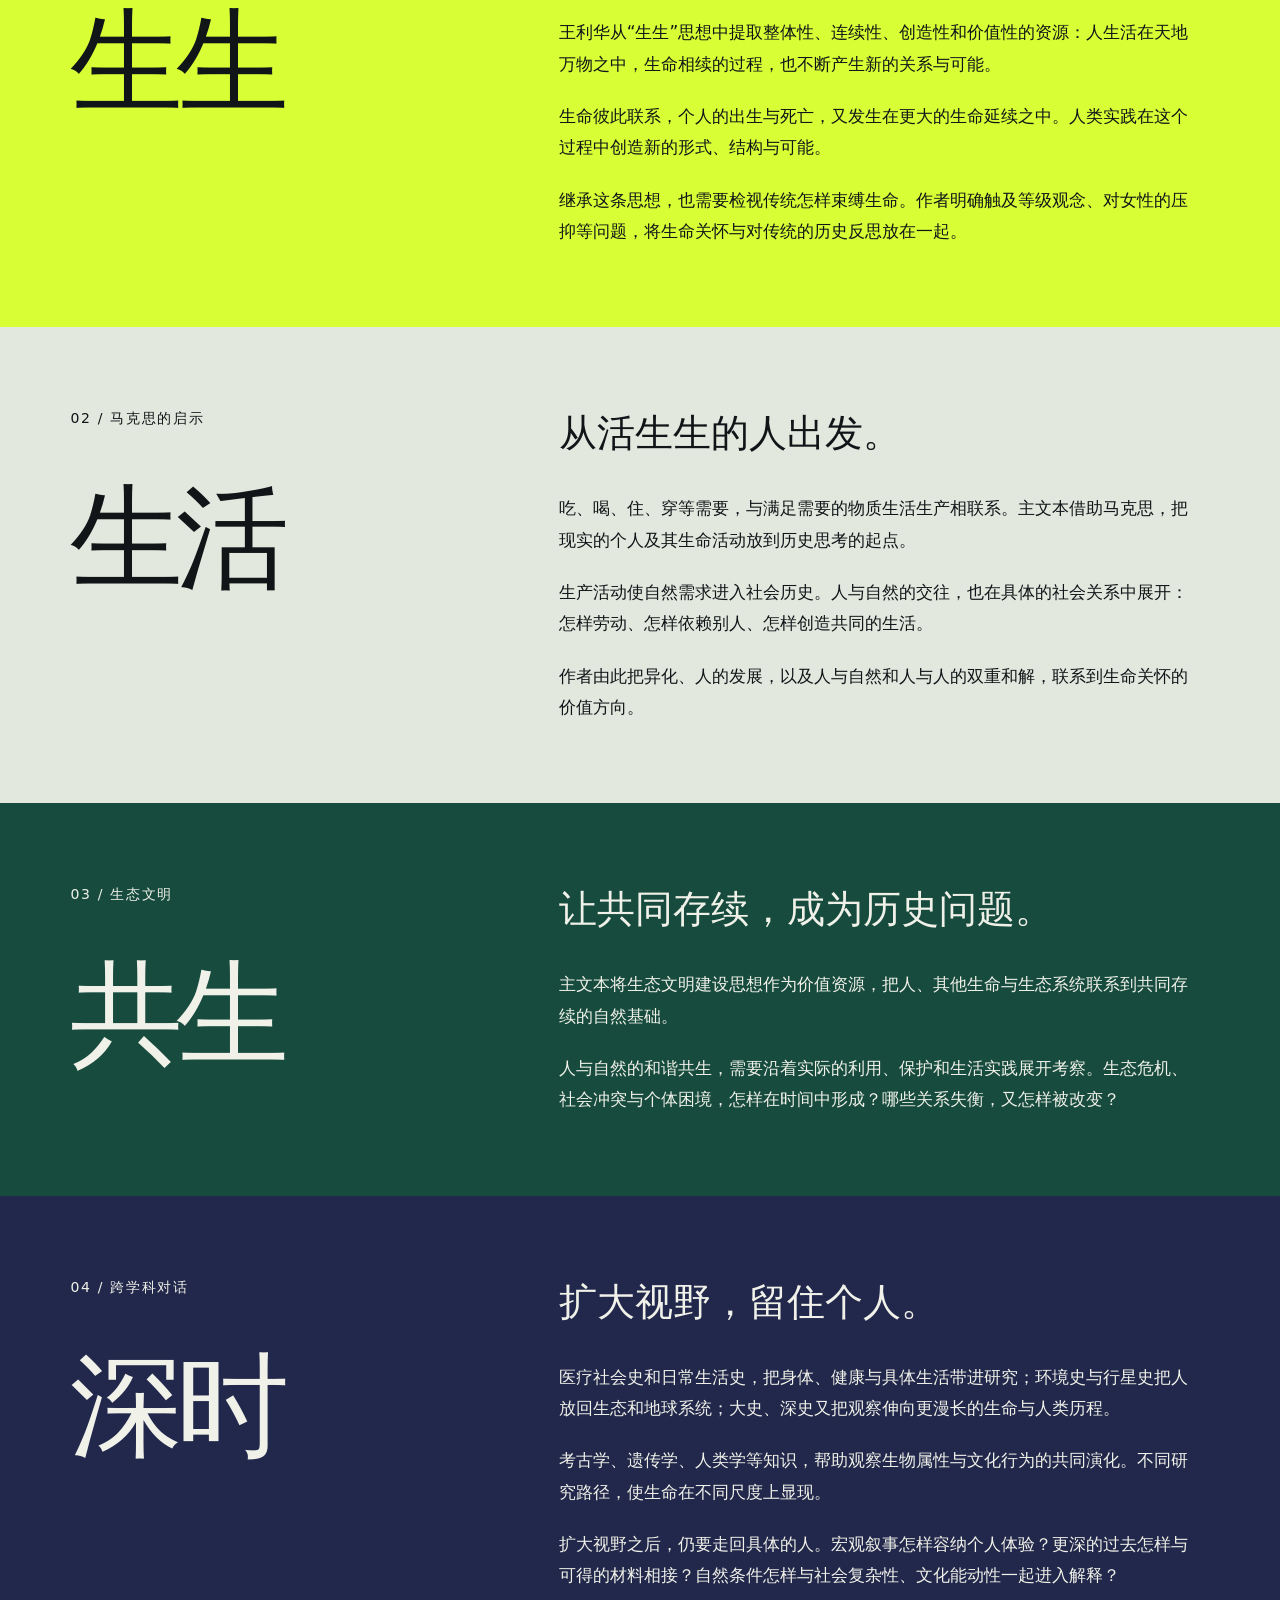
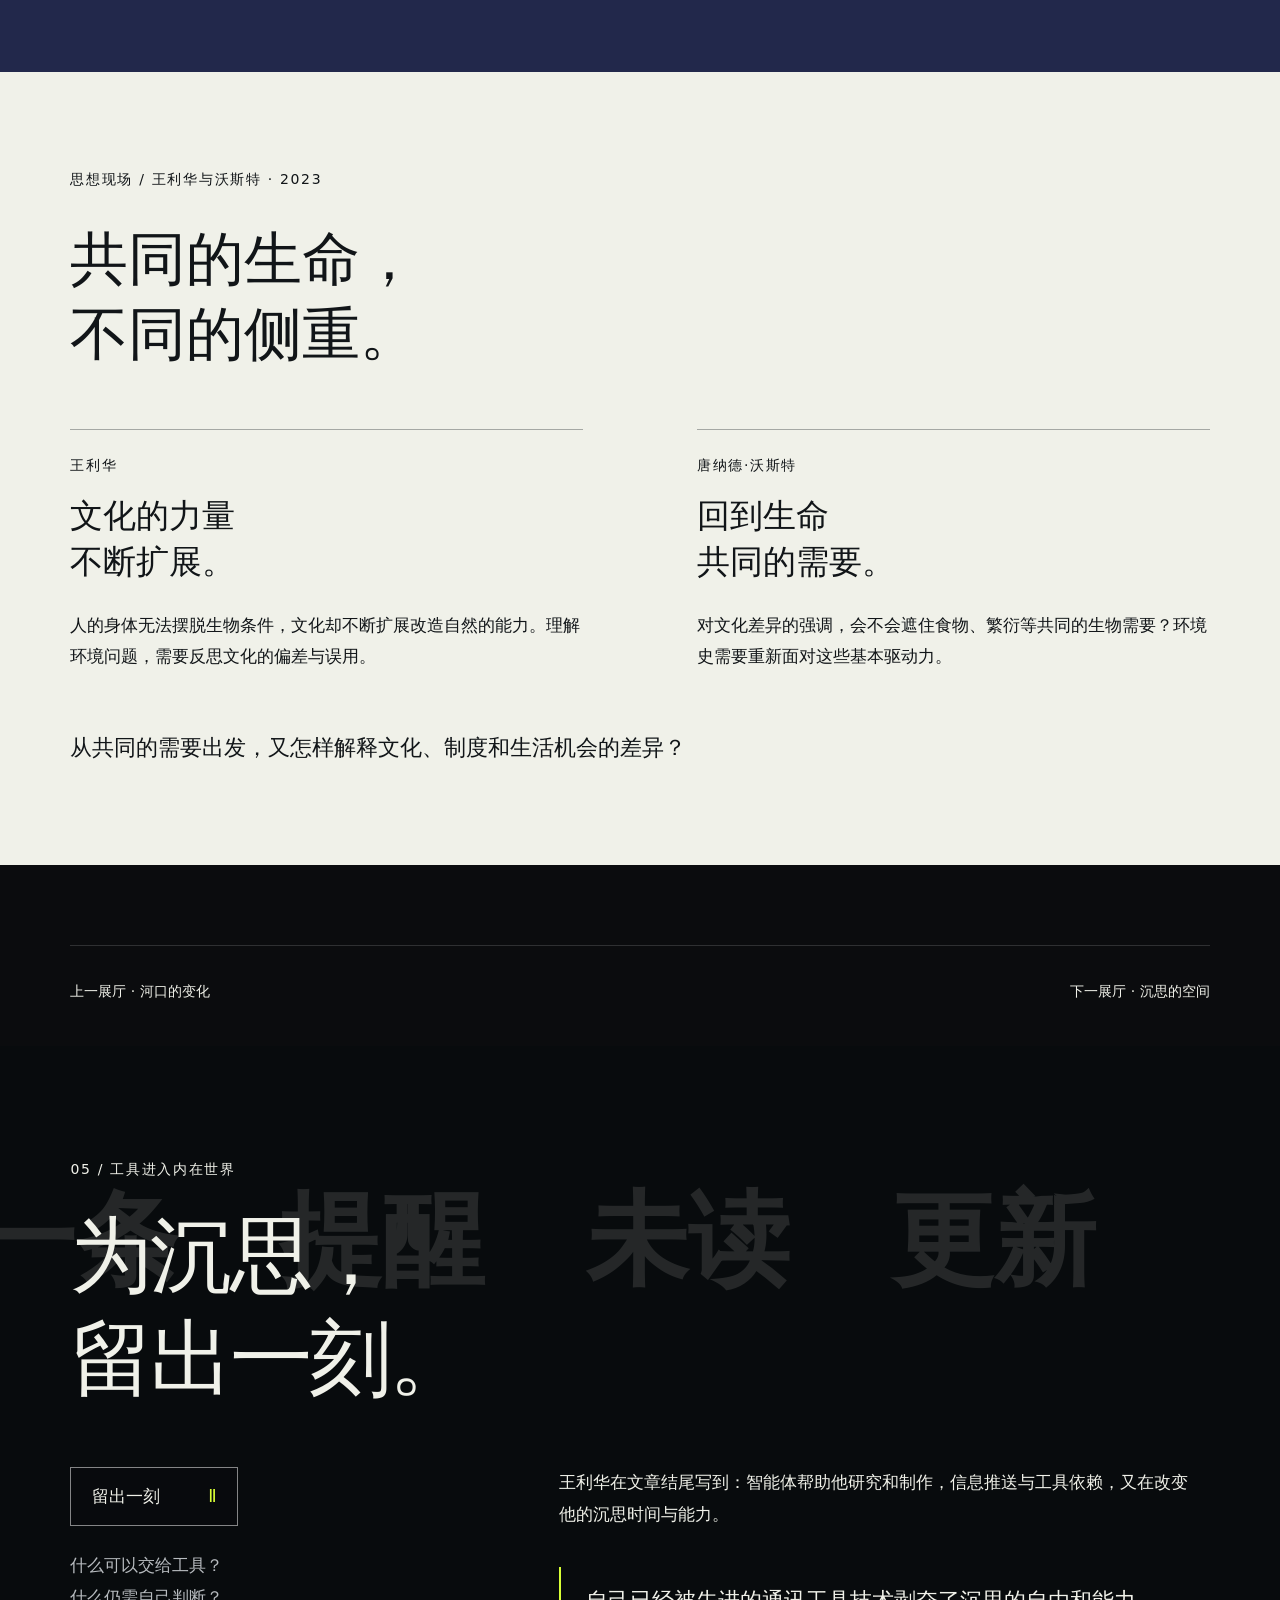
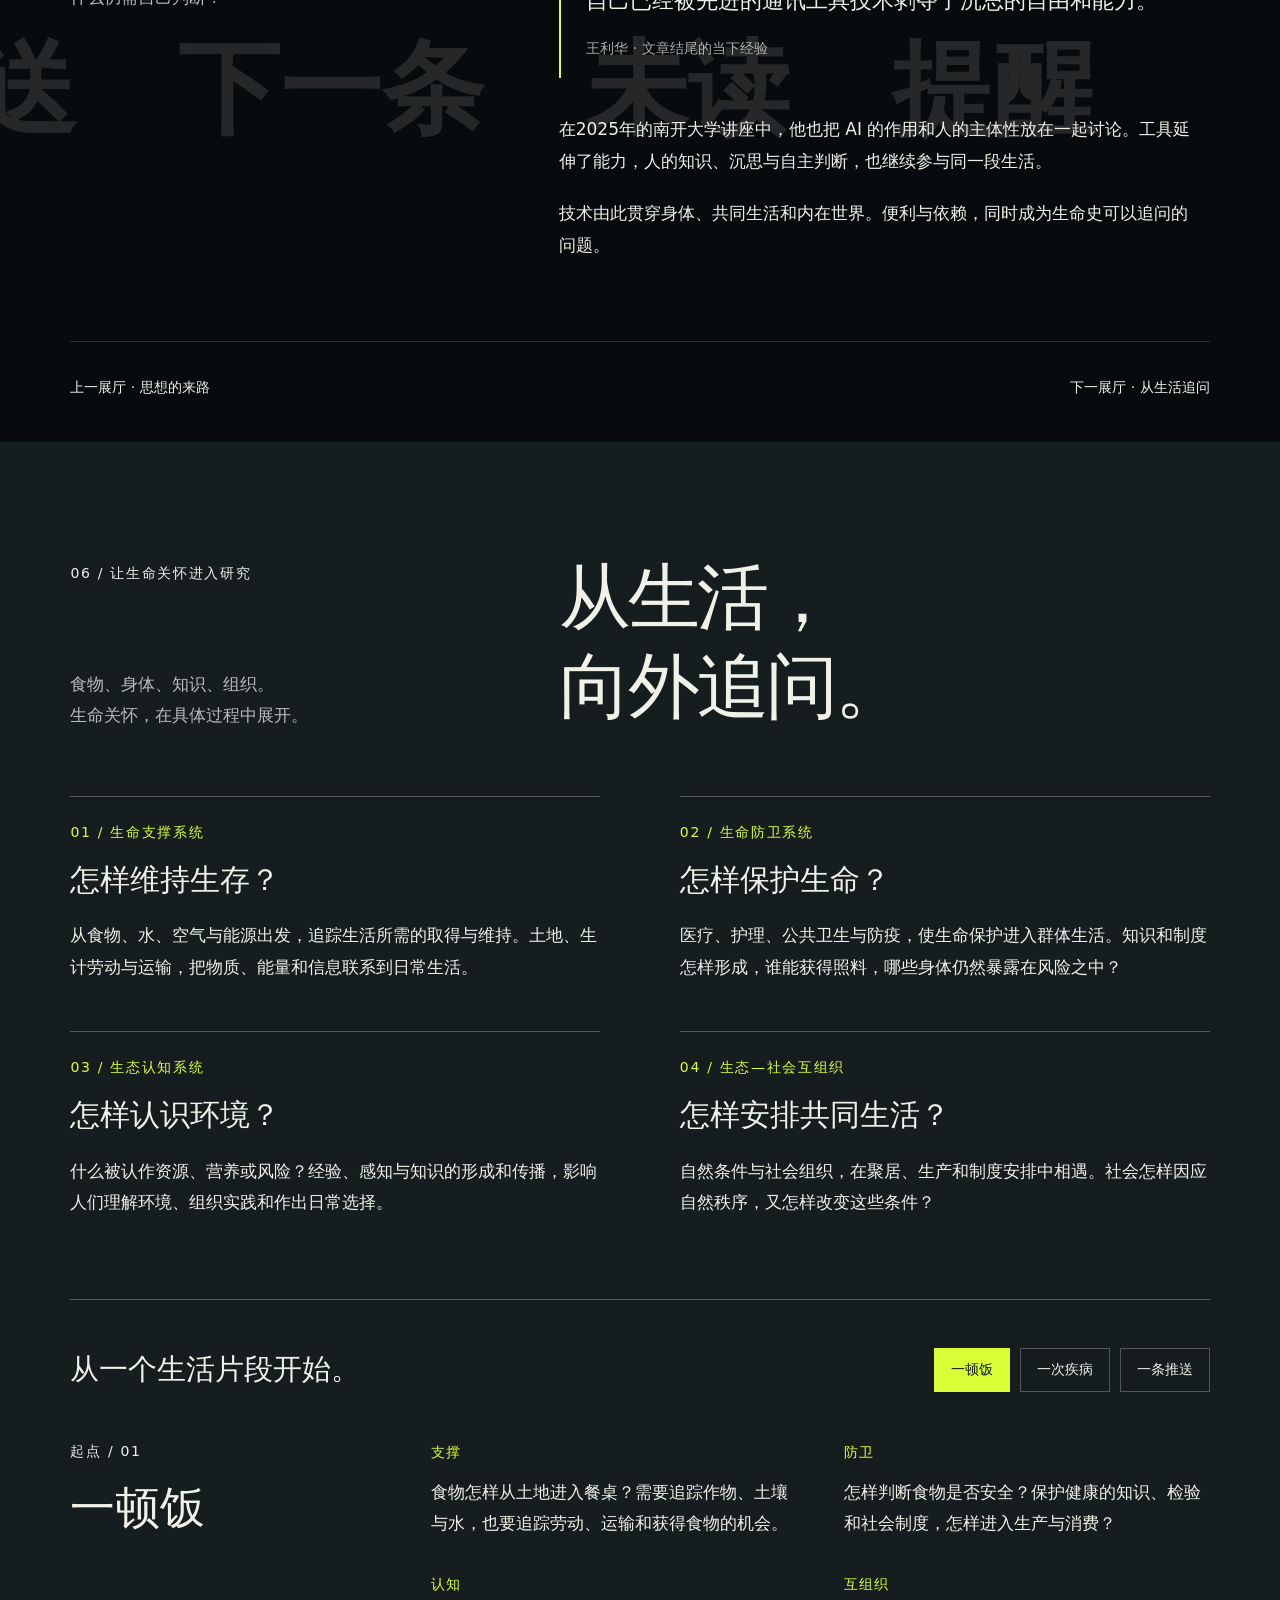
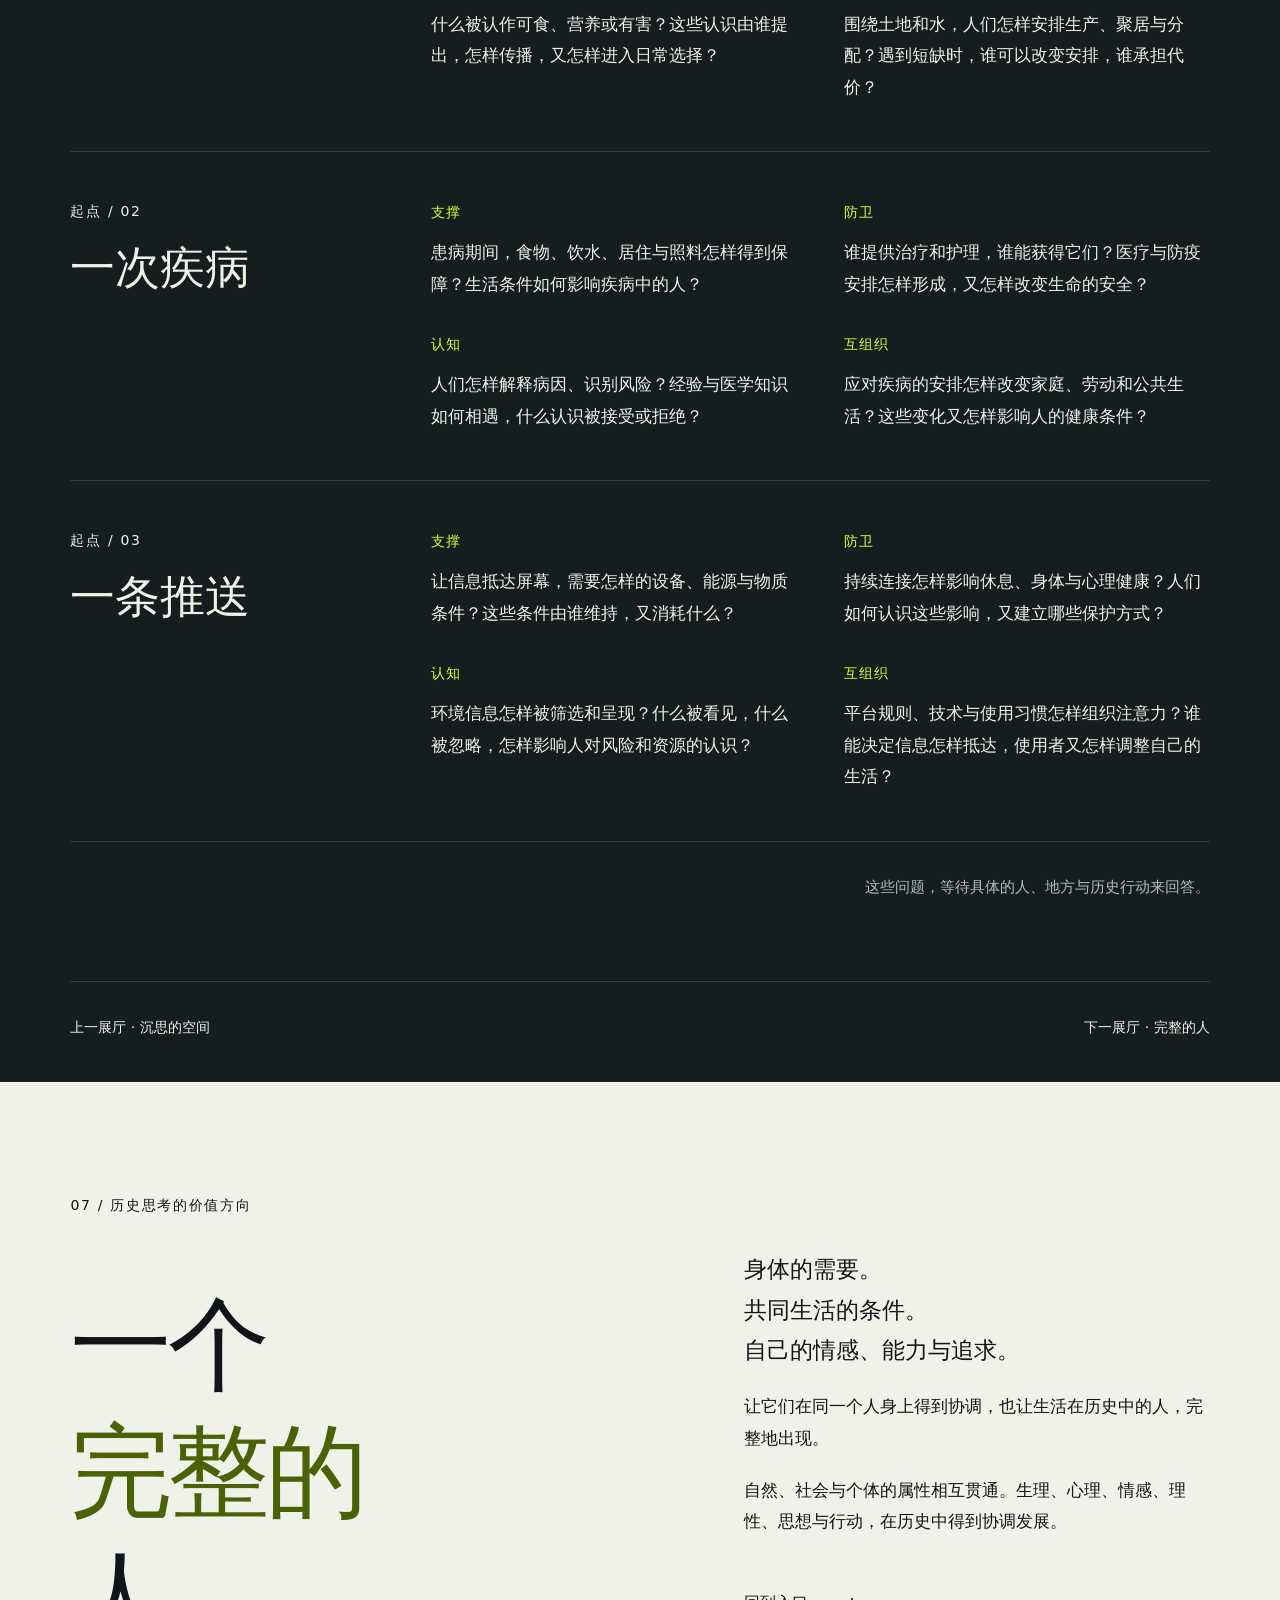
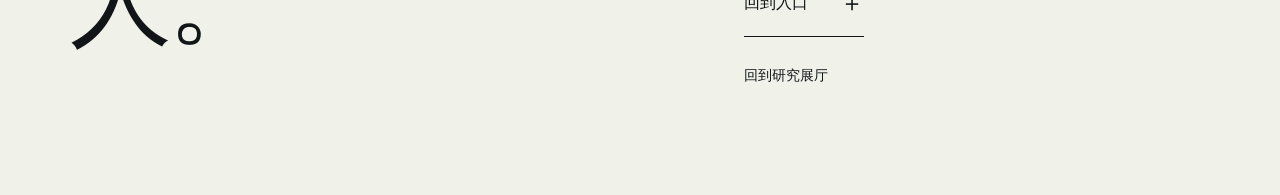
==== commit 6805d1a0: "Unify exhibition reading and navigation across mobile and desktop" ====
--- a/map.html
+++ b/map.html
@@ -1,62 +1,2 @@
 <!doctype html>
-<html lang="zh-CN">
-<head>
-  <meta charset="utf-8">
-  <meta name="viewport" content="width=device-width, initial-scale=1">
-  <meta name="theme-color" content="#071119">
-  <meta name="description" content="沿王利华《以生命为中心进行历史思考》探索生命实在、三维历史时轴与四重基本关系。">
-  <title>生命 · 一张可探索的思想地图</title>
-  <link rel="icon" type="image/svg+xml" href="data:image/svg+xml,%3Csvg xmlns='http://www.w3.org/2000/svg' viewBox='0 0 40 40'%3E%3Crect width='40' height='40' rx='10' fill='%23071119'/%3E%3Ccircle cx='20' cy='20' r='12' fill='none' stroke='%23b9a16e'/%3E%3Cellipse cx='20' cy='20' rx='6' ry='15' fill='none' stroke='%2376cabd' transform='rotate(35 20 20)'/%3E%3Ccircle cx='20' cy='20' r='3' fill='%23ead8b0'/%3E%3C/svg%3E">
-  <link rel="stylesheet" href="style.css">
-  <script src="content.js" defer></script>
-  <script src="app.js" defer></script>
-</head>
-<body>
-  <canvas id="atmosphere" aria-hidden="true"></canvas>
-  <div class="app">
-    <header class="masthead">
-      <a class="wordmark" href="#" aria-label="返回生命思想地图" id="home"><span class="wordmark-symbol">生</span><span>生命<span class="wordmark-dot"> · </span>思想地图</span></a>
-      <div class="masthead-caption">王利华 · 以生命为中心进行历史思考</div>
-      <div class="header-actions"><button id="tour-start" class="quiet-button">沿论文走一遍</button><button id="sources-open" class="quiet-button">阅读来源</button></div>
-    </header>
-
-    <main class="explorer">
-      <section class="map-column" aria-label="互动思想地图">
-        <div class="map-heading"><div><p class="eyebrow">一份初步拟制的思想导图</p><h1>在关系中，<span>看见生命。</span></h1></div><span class="edition">探索版 <span>01</span></span></div>
-        <nav class="map-tabs" aria-label="选择思想地图层次">
-          <button class="map-tab is-active" data-view="relations" aria-pressed="true"><span class="tab-number">01</span>四重关系</button>
-          <button class="map-tab" data-view="attributes" aria-pressed="false"><span class="tab-number">02</span>三重属性</button>
-          <button class="map-tab" data-view="sources" aria-pressed="false"><span class="tab-number">03</span>思想来路</button>
-          <button class="map-tab" data-view="systems" aria-pressed="false"><span class="tab-number">04</span>四个系统</button>
-        </nav>
-        <div class="map-viewport" id="map-viewport">
-          <div class="map-coordinate coord-top">生命实在 · 多层嵌套</div>
-          <div id="map-world" class="map-world">
-            <svg id="map-lines" class="map-lines" aria-hidden="true"></svg>
-            <div class="orbit orbit-one" aria-hidden="true"></div><div class="orbit orbit-two" aria-hidden="true"></div><div class="orbit orbit-three" aria-hidden="true"></div>
-            <button class="core-node" id="core-node" aria-label="生命实在：查看整张地图的起点"><span class="core-image"></span><span class="core-label"><span class="core-overline">历史的起点</span><strong>生命实在</strong><span class="core-subline">自然 · 社会 · 个体</span></span></button>
-            <div id="map-nodes"></div>
-          </div>
-          <div class="map-bottom"><span id="map-hint">选择一个节点，展开它的联系</span><div class="map-tools"><button id="zoom-out" aria-label="缩小地图">−</button><button id="map-reset" aria-label="复位地图">归位</button><button id="zoom-in" aria-label="放大地图">＋</button><button id="motion-toggle" aria-label="暂停背景动效" aria-pressed="false">动效</button><button id="fullscreen" aria-label="全屏查看">全屏</button></div></div>
-        </div>
-        <section class="time-lens" aria-label="三维历史时轴">
-          <div class="time-lens-heading"><span class="eyebrow">三维历史时轴</span><span id="lens-description">三种时间相互嵌套，也彼此改变</span></div>
-          <div class="lens-controls"><button class="lens is-active" data-lens="all" aria-pressed="true"><span class="lens-icon">◎</span>全部尺度</button><button class="lens" data-lens="earth" aria-pressed="false"><span class="lens-icon">◯</span>地球生命</button><button class="lens" data-lens="society" aria-pressed="false"><span class="lens-icon">◈</span>社会生命</button><button class="lens" data-lens="individual" aria-pressed="false"><span class="lens-icon">◇</span>个体生命</button></div>
-          <div class="time-ribbons" aria-hidden="true"><div class="ribbon earth"><span>地球生命时间</span></div><div class="ribbon society"><span>社会生命时间</span></div><div class="ribbon individual"><span>个体生命时间</span></div></div>
-          <p class="scale-note">嵌套关系示意 · 图形长度不代表年数</p>
-        </section>
-      </section>
-
-      <aside class="reading-panel" id="reading-panel" aria-label="所选概念的解释">
-        <div class="panel-topline"><span id="panel-category">思想起点</span><span id="panel-index">00</span></div>
-        <div class="panel-content" id="panel-content" aria-live="polite"></div>
-        <div class="panel-foot"><span>依原文组织 · 节点文字为概括</span><button id="panel-source">查看对应原文</button></div>
-      </aside>
-    </main>
-    <footer class="app-footer"><span>“完整的人”，在历史中生成。</span><span>据《南开史学》2026 年 10 月 2 日刊载文本</span></footer>
-  </div>
-
-  <section class="tour-bar" id="tour-bar" aria-label="论文导览" hidden><div><span class="eyebrow" id="tour-position">01 / 07</span><strong id="tour-title"></strong></div><div class="tour-actions"><button id="tour-prev">上一步</button><button id="tour-next">下一步</button><button id="tour-close" aria-label="结束导览">结束</button></div></section>
-  <dialog id="sources-dialog"><div class="dialog-header"><div><p class="eyebrow">文字与思想的来处</p><h2>阅读来源</h2></div><button id="sources-close" aria-label="关闭阅读来源">×</button></div><div class="dialog-body"><article><span class="source-kind">主文本 · 已读全文</span><h3>以生命为中心进行历史思考<br>——一份初步拟制的思想导图</h3><p>王利华，《南开史学》微信公众号，2026 年 10 月 2 日。使用你提供的 20 页 PDF；正文位于 PDF 第 1—19 页，第 20 页为公众号导航。</p><a href="https://mp.weixin.qq.com/s/yv6NnyY45SzXqt00T36eOw" target="_blank" rel="noopener">原始微信页面</a></article><article><span class="source-kind">相关论述 · 作者对话</span><h3>环境史的生生之道与人类未来</h3><p>王利华与唐纳德·沃斯特对话，练志闲整理翻译，《中国社会科学报》2023 年 12 月 6 日第 3 版，南开大学网站转载。关联本图的“生命关怀”“生物属性与文化力量”。</p><a href="https://news.nankai.edu.cn/mtnk/system/2023/12/09/030059282.shtml" target="_blank" rel="noopener">阅读对话</a></article><article><span class="source-kind">相关论述 · 讲座报道</span><h3>环境史学的一二三四五<br>——一个初步拟定的学理架构</h3><p>2025 年 3 月 29 日讲座，陕西师范大学西北历史环境与经济社会发展研究院于 4 月 1 日发布报道。“四个系统”一层依此报道与主文本组织；报道不替代讲座全文。</p><a href="https://heshan.snnu.edu.cn/info/1041/8388.htm" target="_blank" rel="noopener">阅读讲座报道</a></article><article class="source-method"><h3>怎样阅读这张地图</h3><p>连线表示原文中的概念联系与本次整理的阅读路径，不表示已经测定的因果强度。三种属性、三种时间尺度、四重关系、四个系统各自回答不同问题。页面将作者提出的框架作为探索对象，保留其初步研究构想的性质。</p></article></div></dialog>
-</body>
-</html>
+<html lang="zh-CN"><head><meta charset="utf-8"><meta name="viewport" content="width=device-width,initial-scale=1"><meta http-equiv="refresh" content="0;url=index.html#relations"><title>生命之间 · 生命的关系</title><link rel="stylesheet" href="museum.css?v=4"></head><body><main class="chapter wrap"><h1>生命的关系</h1><p><a class="text-link" href="index.html#relations">进入《生命之间》展览</a></p></main></body></html>
--- a/museum.css
+++ b/museum.css
@@ -0,0 +1,18 @@
+:root{--ink:#111518;--paper:#f0f1e9;--lime:#d8ff36;--blue:#122a91;--muted:#b7bbbf;--gutter:clamp(1.25rem,5.5vw,7rem);--header:4.5rem;--serif:"Noto Serif SC","Source Han Serif SC","Songti SC",SimSun,serif;color-scheme:dark;scroll-behavior:smooth;scroll-padding-top:calc(var(--header) + 1.5rem)}
+*{box-sizing:border-box}html,body{margin:0}body{background:#0b0c0e;color:#f0f1e9;font-family:"Microsoft YaHei","PingFang SC",system-ui,sans-serif;font-size:1.0625rem;line-height:1.85;-webkit-text-size-adjust:100%;text-size-adjust:100%}h1,h2,h3,h4,p,figure,blockquote{margin:0}h1,h2,h3,h4{font-weight:400}a{color:inherit;text-decoration:none}button,input,summary{font:inherit}button{color:inherit;cursor:pointer}button{background:none;border:0}img{display:block;max-width:100%}a,button,input,summary{-webkit-tap-highlight-color:transparent}a:focus-visible,button:focus-visible,input:focus-visible,summary:focus-visible{outline:2px solid var(--lime);outline-offset:5px}.light a:focus-visible{outline-color:#3f6300}section:focus,article:focus{outline:none}::selection{background:var(--lime);color:var(--ink)}.wrap{width:min(calc(100% - 2 * var(--gutter)),1440px);margin-inline:auto}.light{background:var(--paper);color:var(--ink);color-scheme:light}.eyebrow{font-size:.875rem;line-height:1.65;letter-spacing:.12em}.display{font-family:var(--serif);font-size:clamp(2.6rem,5.6vw,6.3rem);line-height:1.24;letter-spacing:-.04em}.prose p+p{margin-top:1.3rem}.prose{max-width:40rem}.prose .lead{font-family:var(--serif);font-size:clamp(1.25rem,1.8vw,1.65rem);line-height:1.75}.prose blockquote{margin:2.3rem 0;padding:1rem 0 1rem 1.6rem;border-left:2px solid currentColor}.prose blockquote p{font-family:var(--serif);font-size:1.4rem;line-height:1.65}.prose cite{display:block;font-size:.875rem;font-style:normal;opacity:.7;margin-top:1rem}.skip{position:fixed;z-index:100;top:.6rem;left:1rem;padding:.7rem 1rem;background:var(--lime);color:var(--ink);transform:translateY(-180%)}.skip:focus{transform:none}
+.masthead{position:fixed;inset:0 0 auto;z-index:40;height:var(--header);background:#0b0c0eef;backdrop-filter:blur(12px);border-bottom:1px solid #ffffff18}.masthead-inner{width:min(calc(100% - 2 * var(--gutter)),1440px);height:100%;margin:auto;display:flex;align-items:center;justify-content:space-between;gap:1.5rem}.brand{display:flex;align-items:center;gap:.6rem;font-size:1rem;letter-spacing:.12em;white-space:nowrap;min-height:44px}.brand>span{font-size:1.8rem;line-height:1;color:var(--lime)}.header-place{font-size:.875rem;letter-spacing:.06em;color:var(--muted)}.chapter-menu{position:relative}.chapter-menu summary{display:flex;align-items:center;gap:.8rem;min-height:44px;font-size:.875rem;cursor:pointer;list-style:none}.chapter-menu summary::-webkit-details-marker{display:none}.menu-icon{width:1.25rem;height:.5rem;border-top:1px solid currentColor;border-bottom:1px solid currentColor}.chapter-menu[open] summary{color:var(--lime)}.chapter-menu[open] .menu-icon{height:1px;border-bottom:0}.chapter-menu nav{position:absolute;right:0;top:calc(100% + .8rem);background:#141719;border:1px solid #ffffff28;width:22rem;max-width:calc(100vw - 2 * var(--gutter));max-height:calc(100svh - var(--header) - 2rem);overflow-y:auto;padding:.7rem 1.25rem;box-shadow:0 1rem 3rem #0008}.chapter-menu nav a{display:flex;align-items:center;gap:1.25rem;min-height:48px;padding:.65rem 0;font-size:1rem;border-bottom:1px solid #ffffff14}.chapter-menu nav a:last-child{border:0}.chapter-menu nav a>span{font-size:.875rem;color:var(--muted);font-variant-numeric:tabular-nums}.chapter-menu nav a[aria-current]{color:var(--lime)}.progress{position:absolute;bottom:-1px;left:0;right:0;height:2px;pointer-events:none}.progress i{display:block;height:100%;background:var(--lime);transform:scaleX(0);transform-origin:left}.room-rail{position:fixed;right:1rem;top:50%;transform:translateY(-50%);display:flex;flex-direction:column;z-index:20;gap:.3rem;padding:.4rem;background:#0b0c0ee8;border-radius:2rem}.room-rail a{display:grid;place-items:center;min-width:44px;min-height:44px;font-size:.875rem;color:#b7bbbf;border-radius:50%}.room-rail a[aria-current]{background:var(--lime);color:var(--ink)}.back-top{position:fixed;z-index:30;right:calc(var(--gutter) + env(safe-area-inset-right));bottom:calc(1rem + env(safe-area-inset-bottom));background:#15191bf2;border:1px solid #ffffff40;border-radius:2rem;padding:.65rem 1.15rem;min-height:44px;font-size:.875rem;box-shadow:0 3px 12px #0004;visibility:hidden;opacity:0;transition:opacity .2s}.has-scrolled .back-top{visibility:visible;opacity:1}
+.entrance{position:relative;isolation:isolate;min-height:100svh;display:flex;flex-direction:column;justify-content:space-between;padding:calc(var(--header) + 5rem) 0 3rem;background:#030608}.earthrise{position:absolute;inset:0;width:100%;height:100%;object-fit:cover;object-position:58% center;z-index:-2}.entrance::after{content:"";position:absolute;inset:0;background:linear-gradient(90deg,#0005,transparent 80%),linear-gradient(0deg,#0009,transparent 40%);z-index:-1;pointer-events:none}.hero-content h1{font-family:var(--serif);font-size:clamp(4rem,11vw,10.5rem);line-height:1.16;letter-spacing:-.06em;margin-top:1rem}.hero-content h1>span{display:block;padding-left:1em}.hero-content h1 i{color:var(--lime);font-style:normal;font-family:Georgia,serif;font-size:.8em}.hero-sub{margin-top:1.7rem;letter-spacing:.12em}.text-link{display:inline-flex;align-items:center;justify-content:space-between;gap:2rem;min-height:44px;padding:.7rem 0;border-bottom:1px solid currentColor;font-size:1rem}.text-link>span{font-size:1.5rem}.hero-link{color:var(--lime);margin-top:1.7rem}.hero-bottom{display:flex;align-items:end;justify-content:space-between;gap:2rem;margin-top:5rem}.hero-bottom p{font-size:.9375rem;line-height:1.8}.image-credit{font-size:.75rem;line-height:1.7;color:#d4d7d9}.hero-bottom .image-credit{max-width:19rem;text-align:right}.threshold{padding:8rem 0}.intro-grid{display:grid;grid-template-columns:1fr 1.15fr;gap:8%}.threshold .display{margin-top:1.5rem}.highlight{background:var(--lime);padding:0 .04em}.intro-copy{padding-top:2rem}
+.chapter{padding:7rem 0 2rem}.chapter-heading{display:grid;grid-template-columns:1fr 1.55fr;gap:1rem 6%;margin-bottom:4rem}.chapter-heading>.eyebrow{grid-column:1;align-self:start;padding-top:.5rem}.chapter-heading>.display{grid-column:2;grid-row:1 / span 2}.chapter-intro{grid-column:1;grid-row:2;align-self:end;color:var(--muted);max-width:23rem}.chapter-footer{display:flex;justify-content:space-between;gap:2rem;border-top:1px solid #ffffff26;padding-top:1.5rem;margin-top:5rem;font-size:.875rem}.chapter-footer a{min-height:44px;display:flex;align-items:center;padding:.3rem 0}.chapter-footer a:last-child{text-align:right;justify-content:end}.section-links{display:flex;flex-wrap:wrap;gap:.6rem}.section-links a,.compare-buttons button{display:inline-flex;align-items:center;justify-content:center;min-height:44px;padding:.5rem 1rem;border:1px solid #ffffff40;font-size:.875rem;line-height:1.55;transition:background .2s,color .2s}.section-links a[aria-current],.compare-buttons button[aria-pressed=true]{background:var(--lime);border-color:var(--lime);color:var(--ink)}.story{padding:2.6rem 0;border-top:1px solid #ffffff2a;scroll-margin-top:calc(var(--header) + 1.5rem)}.story>.eyebrow{color:var(--lime)}.story h3{font-family:var(--serif);font-size:clamp(1.7rem,2.4vw,2.6rem);line-height:1.4;margin:1rem 0 1.5rem}.story p+p{margin-top:1.2rem}.story .question{color:var(--muted);padding-left:1rem;border-left:1px solid var(--lime);margin-top:1.7rem}.story:target{border-top-color:var(--lime)}
+.person{background:#0e1011}.person-layout{display:grid;grid-template-columns:1fr 1fr;gap:8%;align-items:start}.person-visual{position:sticky;top:calc(var(--header) + 1.5rem)}.person-photo{position:relative;overflow:hidden;background:#1b1d20;height:min(65svh,43rem);min-height:22rem}.person-photo img{width:100%;height:100%;object-fit:contain;transform:scale(var(--zoom,1));transform-origin:var(--focus-x,50%) var(--focus-y,50%);transition:transform .9s ease,transform-origin .9s ease}.person-photo figcaption{position:absolute;bottom:0;left:0;right:0;padding:1rem;background:linear-gradient(transparent,#000c);text-shadow:0 1px 5px #000}.person-visual .section-links{margin-top:1rem}.person-stories>.story:first-child{padding-top:1rem;border-top:0}.time{background:var(--blue)}.time-layout{display:grid;grid-template-columns:1.05fr 1fr;gap:8%;align-items:start}.time-figure{position:sticky;top:calc(var(--header) + 2rem)}.time-orbits{aspect-ratio:1;position:relative;max-width:35rem;margin:1.5rem auto 2rem}.time-orbit{position:absolute;border:1px solid #ffffff65;border-radius:50%}.orbit-earth{inset:0;border-color:var(--lime)}.orbit-social{inset:17%}.orbit-self{inset:34%}.time-orbit span{position:absolute;left:50%;top:0;transform:translate(-50%,-50%);padding:0 .6rem;white-space:nowrap;font-size:min(.875rem,18px);background:var(--blue)}.orbit-center{position:absolute;left:50%;top:50%;width:.7rem;height:.7rem;background:var(--lime);border-radius:50%;transform:translate(-50%,-50%)}.time-figure figcaption{font-size:1rem;letter-spacing:.07em;text-align:center}.time-figure figcaption small{display:block;font-size:.75rem;color:#c8d0f1;margin-top:.5rem}.time-figure .section-links{justify-content:center;margin-top:1.5rem}.time-stories .story:first-child{border-top:0;padding-top:1rem}.time-bridge,.delta-bridge{font-family:var(--serif);font-size:clamp(1.3rem,2vw,1.8rem);line-height:1.8;max-width:51rem;margin:4rem 0 0 auto}
+.delta{background:#10191c}.delta-layout{display:grid;grid-template-columns:1.12fr 1fr;gap:7%;align-items:start}.delta-visual{min-width:0}.compare{--split:50%;position:relative;aspect-ratio:4019/4469;background:#040807;overflow:hidden;max-width:40rem;margin:auto}.compare>img{position:absolute;inset:0;width:100%;height:100%;object-fit:contain}.compare-before{clip-path:inset(0 calc(100% - var(--split)) 0 0)}.compare-dates{position:absolute;left:1rem;right:1rem;top:1rem;display:flex;justify-content:space-between;gap:1rem;pointer-events:none}.compare-dates span{font-size:.875rem;font-variant-numeric:tabular-nums;background:#000b;padding:.2rem .5rem}.compare-handle{position:absolute;top:0;bottom:0;left:var(--split);width:44px;transform:translateX(-50%);display:grid;place-items:center;cursor:ew-resize;touch-action:pan-y}.compare-handle::before{content:"";position:absolute;left:50%;top:0;bottom:0;width:1px;background:var(--lime);box-shadow:0 0 5px #000}.compare-handle>span{display:grid;place-items:center;z-index:1;width:44px;height:44px;background:var(--lime);color:var(--ink);font-size:1.4rem;border-radius:50%;box-shadow:0 2px 8px #0005}.compare-control{max-width:40rem;margin:1.2rem auto 1rem;display:grid;grid-template-columns:minmax(0,1fr) auto;gap:.65rem 1rem;align-items:center}.compare-control label{font-size:.875rem;grid-column:1 / -1}.compare-control input{width:100%;height:44px;accent-color:var(--lime);min-width:0;margin:0}.compare-buttons{display:flex;flex-wrap:wrap;gap:.3rem;min-width:0}.compare-buttons button{padding:.4rem .8rem}.delta-visual>.image-credit,.image-note{max-width:40rem;margin:.5rem auto}.image-note{font-size:.875rem;color:var(--muted);line-height:1.8}.delta-visual .section-links{max-width:40rem;margin:1.5rem auto 0}.delta-stories .story:first-child{padding-top:1rem;border-top:0}
+.ideas{padding-bottom:2rem}.ideas-links{margin-bottom:3rem}.idea-essay{padding:5rem 0;scroll-margin-top:var(--header)}.idea-layout{display:grid;grid-template-columns:1fr 1.55fr;gap:6%;align-items:start}.idea-sign>span{display:block;font-family:var(--serif);font-size:clamp(4rem,8.8vw,9rem);line-height:1.35;letter-spacing:-.07em;margin-top:2rem}.idea-copy h3{font-family:var(--serif);font-size:clamp(1.8rem,3vw,3rem);line-height:1.4;margin-bottom:2rem}.sheng{background:var(--lime);color:var(--ink);color-scheme:light}.marx{background:#e3e8df;color:var(--ink);color-scheme:light}.ecology{background:#174b3e}.deep-time{background:#22284b}.conversation{padding:6rem 0}.conversation h3{font-family:var(--serif);font-size:clamp(2.1rem,4.5vw,4.8rem);line-height:1.3;margin:2rem 0 3.5rem}.voices{display:grid;grid-template-columns:1fr 1fr;gap:10%}.voices article{max-width:35rem;border-top:1px solid #11151855;padding-top:1.5rem}.voices h4{font-family:var(--serif);font-size:clamp(1.6rem,2.6vw,2.6rem);line-height:1.4;margin:1rem 0 1.5rem}.conversation-end{font-family:var(--serif);font-size:1.35rem;margin-top:3.5rem;max-width:52rem}
+.attention{position:relative;isolation:isolate;background:#080b0d}.attention-stream{position:absolute;inset:0;overflow:hidden;z-index:-1;opacity:.12;pointer-events:none;transition:opacity .6s}.attention-stream span{position:absolute;left:-10%;top:10%;white-space:nowrap;font-size:clamp(3rem,8vw,9rem);font-weight:600;animation:stream 24s linear infinite}.attention-stream span+span{top:55%;animation-direction:reverse;animation-duration:31s}.attention-content>.display{margin:1.5rem 0 3.5rem;font-size:clamp(3rem,6.5vw,7rem)}.attention-layout{display:grid;grid-template-columns:1fr 1.55fr;gap:6%;align-items:start}.quiet-button{display:inline-flex;align-items:center;justify-content:space-between;gap:3rem;min-height:54px;padding:.8rem 1.3rem;border:1px solid #ffffff80;background:#080b0dcc;font-size:1.0625rem}.quiet-button span{color:var(--lime)}.quiet-button[aria-pressed=true]{background:var(--lime);border-color:var(--lime);color:var(--ink)}.quiet-button[aria-pressed=true] span{color:var(--ink)}.quiet-response{margin-top:1.5rem;color:var(--muted)}.quiet .attention-stream{opacity:0}.quiet .attention-stream span{animation-play-state:paused}.attention blockquote{border-color:var(--lime)}@keyframes stream{from{transform:translateX(0)}to{transform:translateX(25%)}}
+.practice{background:#161d1f}.systems-grid{display:grid;grid-template-columns:1fr 1fr;gap:3rem 7%}.systems-grid article{border-top:1px solid #ffffff40;padding-top:1.5rem}.systems-grid article>.eyebrow{color:var(--lime)}.systems-grid h3{font-family:var(--serif);font-size:1.85rem;line-height:1.4;margin:1rem 0 1.2rem}.case-intro{border-top:1px solid #ffffff40;margin-top:5rem;padding-top:3rem;display:flex;align-items:center;justify-content:space-between;gap:2rem}.case-intro h3{font-family:var(--serif);font-size:1.8rem;line-height:1.5}.research-case{display:grid;grid-template-columns:.75fr 2fr;gap:6%;padding:3rem 0;border-bottom:1px solid #ffffff25;scroll-margin-top:calc(var(--header) + 1rem)}.research-case:target{border-bottom-color:var(--lime)}.research-case h4{font-family:var(--serif);font-size:clamp(2rem,3.5vw,3.5rem);line-height:1.3;margin-top:1rem}.case-questions{display:grid;grid-template-columns:1fr 1fr;gap:2rem 6%}.case-questions p>span{display:block;color:var(--lime);font-size:.875rem;margin-bottom:.7rem;letter-spacing:.08em}.practice-note{color:var(--muted);font-size:.9375rem;text-align:right;margin-top:2rem}.whole{padding-bottom:6rem}.whole-layout{display:grid;grid-template-columns:1.2fr 1fr;gap:2rem 10%;align-items:center}.whole-layout>.eyebrow{grid-column:1 / -1}.whole .display{font-size:clamp(4rem,8vw,9rem);line-height:1.24}.whole .display>span{color:#4b6105}.whole-copy .text-link{margin-top:2rem}.end-previous{display:block;font-size:.875rem;width:fit-content;min-height:44px;padding:.6rem 0;margin-top:1rem}
+.person-layout>*,.time-layout>*,.delta-layout>*,.idea-layout>*,.attention-layout>*,.intro-grid>*,.whole-layout>*,.research-case>*,.case-questions>*,.systems-grid>*{min-width:0}p,h1,h2,h3,h4,a{overflow-wrap:break-word}.chapter-footer a:hover,.text-link:hover,.end-previous:hover{color:var(--lime)}.light a:hover{color:#4b6105}.section-links a:hover,.compare-buttons button:hover{border-color:var(--lime)}
+@media(min-width:1800px){:root{--gutter:7rem}.hero-content{padding-top:2rem}.hero-bottom{padding-bottom:2rem}.chapter{padding-top:8rem}.person-layout{gap:10%}.person-photo{height:44rem}.time-orbits{max-width:37rem}.story{padding-block:3rem}}
+@media(max-width:1150px){.room-rail{display:none}.person-layout,.time-layout,.delta-layout{gap:5%}.chapter-heading,.idea-layout,.attention-layout{gap:1rem 5%}.compare-control{grid-template-columns:minmax(0,1fr)}.compare-buttons{justify-content:space-between}.compare-buttons button{flex:1 1 5rem;min-width:0}.case-intro{align-items:start;flex-direction:column}.chapter{padding-top:5rem}}
+@media(max-width:900px){:root{--gutter:clamp(1.25rem,5vw,2.5rem)}.header-place{display:none}.person-layout,.time-layout,.delta-layout{grid-template-columns:1fr;gap:2.5rem}.person-visual,.time-figure{position:relative;top:auto}.person-photo{height:auto;min-height:0;aspect-ratio:4/5;max-width:34rem;margin:auto}.person-photo img{object-fit:contain;transform:none!important}.person-visual .section-links{justify-content:center}.person-stories>.story:first-child,.time-stories .story:first-child,.delta-stories .story:first-child{border-top:1px solid #ffffff2a;padding-top:2rem}.time-figure{max-width:32rem;width:100%;margin:auto}.time-orbits{margin-top:1rem}.time-layout{gap:3rem}.delta-visual{max-width:40rem;width:100%;margin:auto}.compare-control{grid-template-columns:1fr auto}.intro-grid{grid-template-columns:1fr;gap:2.5rem}.intro-copy{padding-top:0;max-width:45rem}.chapter-heading{grid-template-columns:1fr;gap:1rem;margin-bottom:3rem}.chapter-heading>.eyebrow,.chapter-heading>.display,.chapter-intro{grid-column:1;grid-row:auto}.chapter-intro{margin-top:.7rem;max-width:none}.chapter-intro br{display:none}.idea-layout{grid-template-columns:1fr;gap:2rem}.idea-sign>span{font-size:5rem;margin-top:1rem}.idea-essay{padding:3.5rem 0}.idea-copy{max-width:45rem}.attention-layout{grid-template-columns:1fr;gap:3rem}.attention-layout>.prose{max-width:45rem}.whole-layout{gap:2rem 6%}.whole .display{font-size:clamp(4rem,10vw,7rem)}.research-case{grid-template-columns:1fr;gap:2rem}.research-case header{display:flex;align-items:center;justify-content:space-between;gap:1rem}.research-case h4{margin:0;font-size:2rem}}
+@media(max-width:600px){:root{--header:4rem;--gutter:1.25rem}body{font-size:1rem;line-height:1.9}.masthead-inner{gap:.25rem .7rem;flex-wrap:wrap;align-content:center}.brand{font-size:.9375rem;letter-spacing:.06em;gap:.3rem}.brand>span{font-size:1.5rem}.chapter-menu summary{font-size:.875rem;gap:.6rem}.chapter-menu nav{position:fixed;right:var(--gutter);top:calc(var(--header) + .5rem);width:calc(100% - 2 * var(--gutter));max-width:32rem;padding:.5rem 1rem}.entrance{min-height:100svh;padding-top:calc(var(--header) + 3rem);padding-bottom:2rem}.earthrise{object-position:62% center}.hero-content .eyebrow{font-size:.75rem;letter-spacing:.1em}.hero-content h1{font-size:min(5.6rem,20vw);line-height:1.2}.hero-sub{font-size:.9375rem;letter-spacing:.06em;margin-top:1.5rem}.hero-link{font-size:.9375rem;margin-top:1.3rem}.hero-bottom{flex-direction:column;align-items:start;gap:1.2rem;margin-top:4rem}.hero-bottom p{font-size:.875rem}.hero-bottom .image-credit{text-align:left;max-width:none}.threshold{padding:4rem 0}.display{font-size:clamp(2rem,7.6vw,3.2rem);line-height:1.35;letter-spacing:-.025em}.threshold .display{font-size:clamp(2.8rem,10vw,4rem);margin-top:1.2rem}.prose .lead{font-size:1.3rem}.prose blockquote{margin:2rem 0;padding-left:1rem}.prose blockquote p{font-size:1.25rem}.chapter{padding:4rem 0 1.5rem}.chapter-heading{margin-bottom:2.5rem;gap:1rem}.eyebrow{font-size:.875rem;letter-spacing:.07em}.chapter-footer{margin-top:3rem;gap:1.5rem;padding-top:1rem;font-size:.875rem;align-items:start}.chapter-footer a{max-width:48%;line-height:1.8}.person-layout{gap:1rem}.story{padding:2rem 0}.story h3{font-size:1.75rem;line-height:1.45;margin-top:.9rem}.story .question{margin-top:1.4rem}.person-visual .section-links{justify-content:start}.section-links{gap:.5rem}.section-links a{padding:.45rem .8rem}.time-orbits{width:90%;margin:1.5rem auto 2rem}.time-layout{gap:2rem}.time-bridge,.delta-bridge{font-size:1.35rem;margin-top:2.5rem}.delta-layout{gap:1rem}.compare-dates{top:.6rem;left:.6rem;right:.6rem}.compare-dates span{font-size:.75rem;padding:.15rem .3rem}.compare-control{grid-template-columns:minmax(0,1fr);gap:.5rem;margin-top:1rem}.compare-buttons{gap:.5rem}.compare-dates{gap:2rem}.delta-visual>.image-credit{font-size:.75rem;line-height:1.7}.image-note{margin-top:.7rem}.delta-visual .section-links{margin-top:1rem}.ideas-links{margin-bottom:2rem}.idea-essay{padding:3rem 0}.idea-sign>span{font-size:4.3rem;line-height:1.25;margin-top:1rem}.idea-copy h3{font-size:1.85rem;margin-bottom:1.5rem}.idea-layout{gap:1.6rem}.conversation{padding:4rem 0}.conversation h3{font-size:2.3rem;margin:1.5rem 0 2.5rem}.voices{grid-template-columns:1fr;gap:2.5rem}.voices h4{font-size:1.75rem}.conversation-end{font-size:1.2rem;margin-top:2.5rem}.attention-content>.display{font-size:clamp(2.5rem,10vw,4rem);margin:1.3rem 0 2rem}.attention-layout{gap:2.5rem}.quiet-button{width:100%;max-width:23rem}.quiet-response{margin-top:1rem}.systems-grid{grid-template-columns:1fr;gap:2rem}.systems-grid h3{font-size:1.7rem}.case-intro{margin-top:3rem;padding-top:2rem;gap:1.5rem}.case-intro h3{font-size:1.6rem}.research-case{padding:2.5rem 0;gap:1.5rem}.research-case header{display:block}.research-case h4{margin-top:.6rem}.case-questions{grid-template-columns:1fr;gap:1.5rem}.case-questions p>span{margin-bottom:.3rem}.practice-note{text-align:left}.whole{padding-bottom:6rem}.whole-layout{grid-template-columns:1fr;gap:2rem}.whole-layout>.eyebrow{grid-column:1}.whole .display{font-size:min(5.4rem,18vw);line-height:1.24}.whole-copy{max-width:30rem}.whole-copy .lead{font-size:1.2rem}.back-top{right:1rem;font-size:.875rem;padding:.6rem 1rem}}
+@media(max-height:700px){.person-visual,.time-figure{position:relative;top:auto}.entrance{padding-top:calc(var(--header) + 2rem)}.hero-content h1{font-size:min(8rem,15vw)}.hero-bottom{margin-top:3rem}.person-photo{min-height:0;height:auto;aspect-ratio:4/5}.chapter-menu nav{max-height:calc(100svh - var(--header) - 1.5rem)}}
+@media(prefers-reduced-motion:reduce){:root{scroll-behavior:auto}.person-photo img,.back-top,.attention-stream,.section-links a{transition:none}.attention-stream span{animation:none}}
+@media(hover:hover){.chapter-menu nav a:hover{color:var(--lime)}.quiet-button:hover{border-color:var(--lime)}.back-top:hover{background:var(--lime);color:var(--ink)}}
